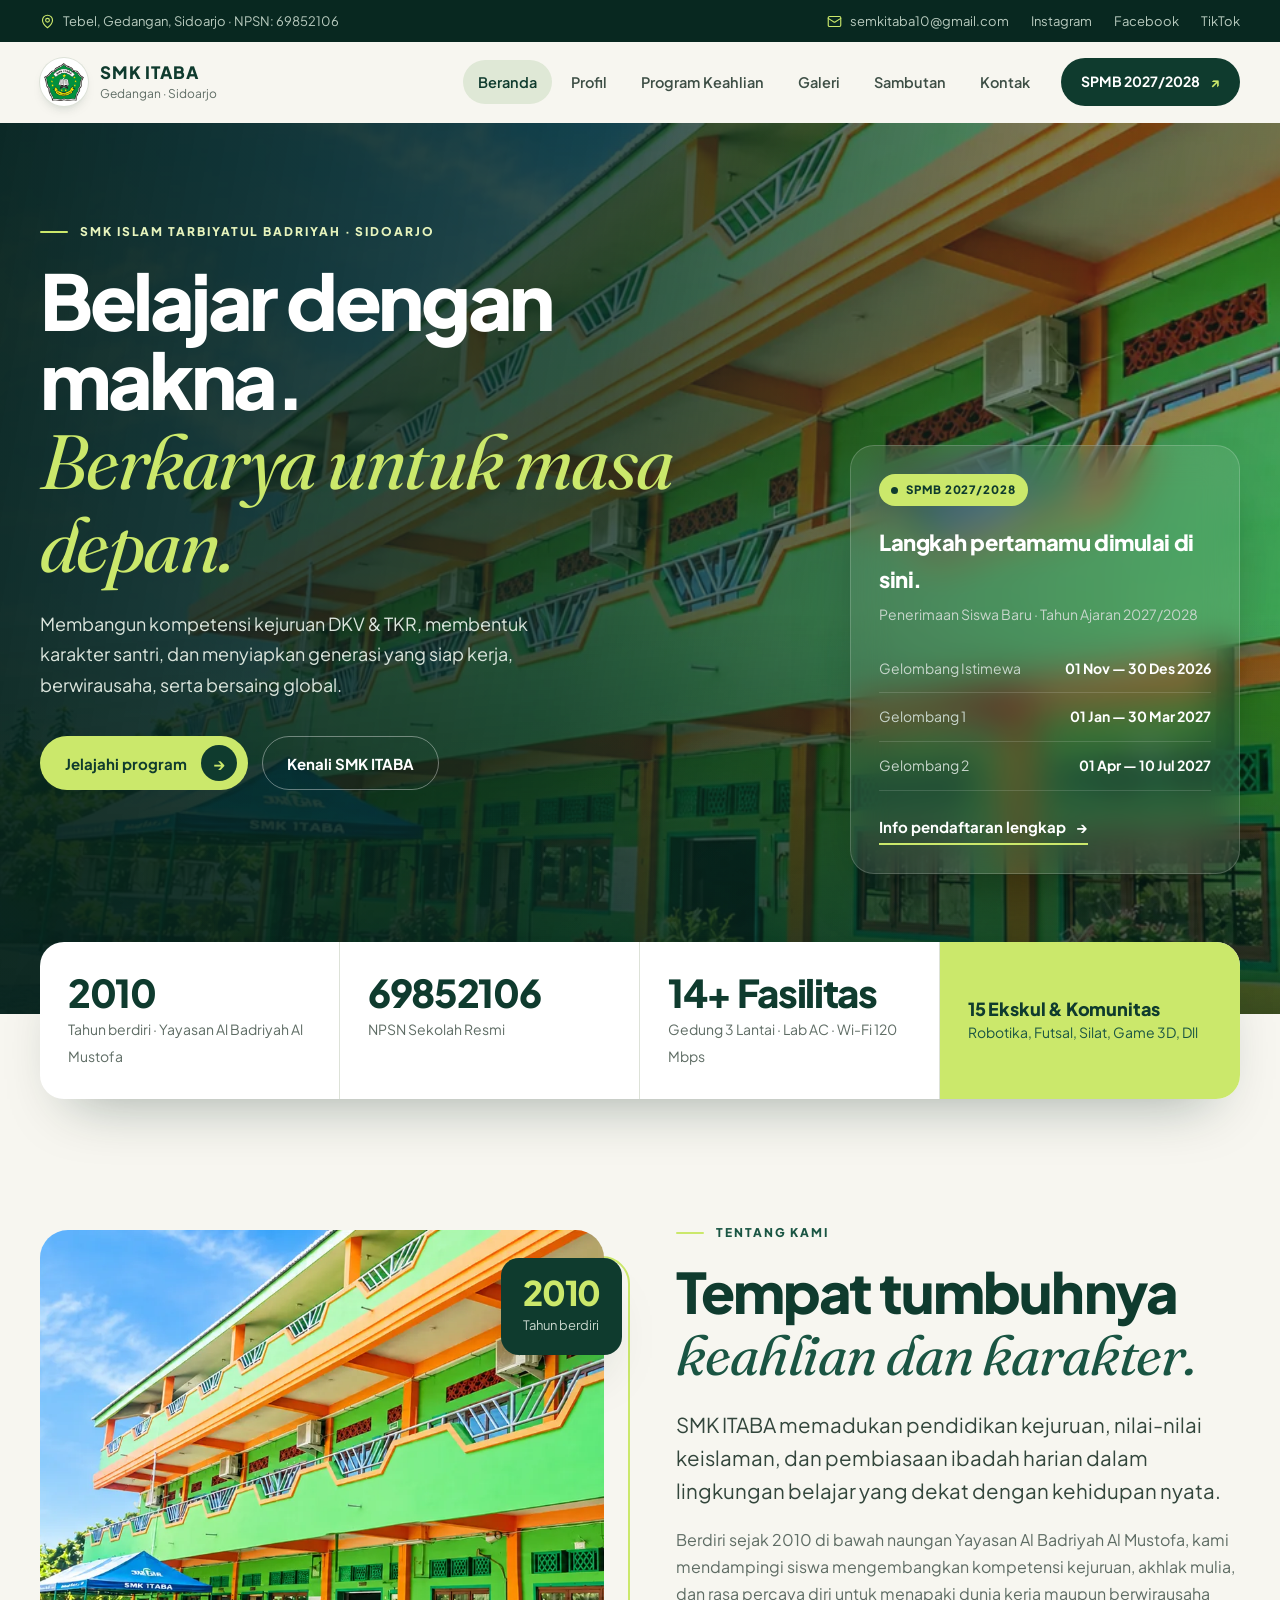
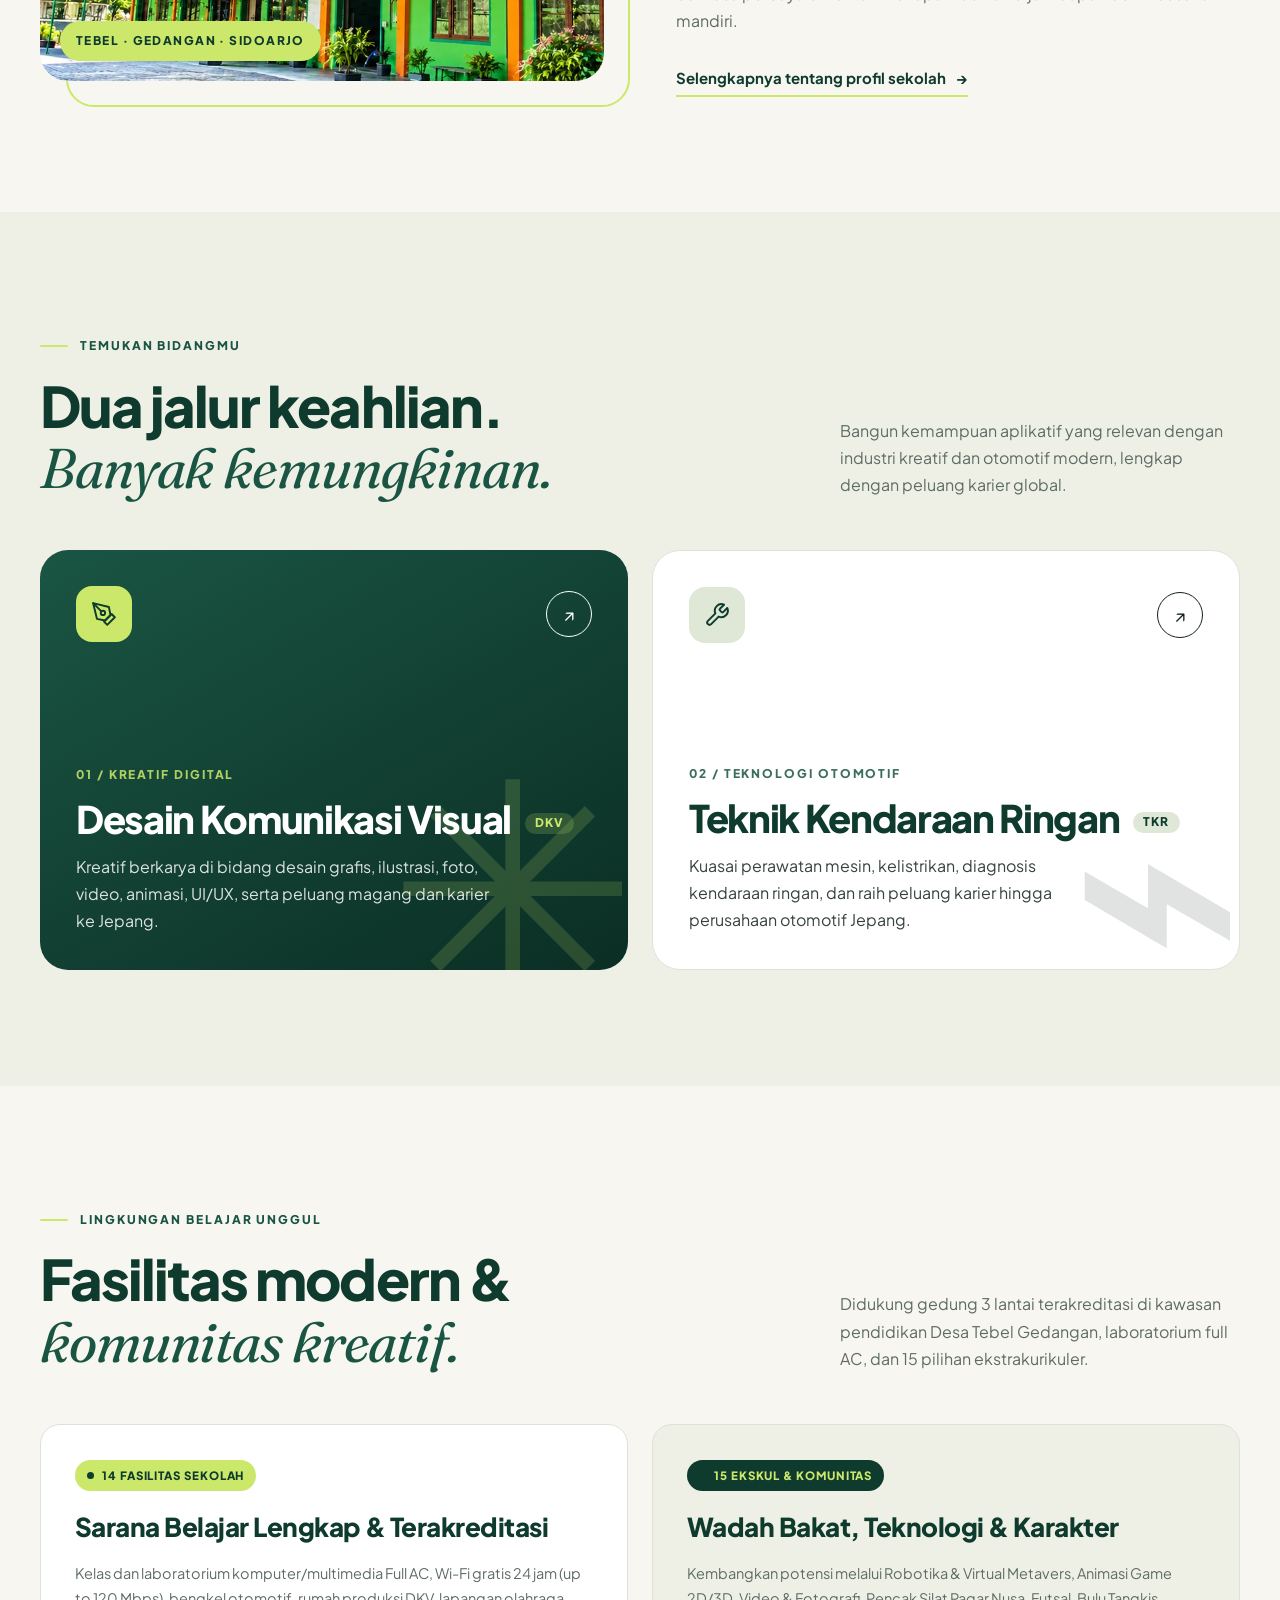
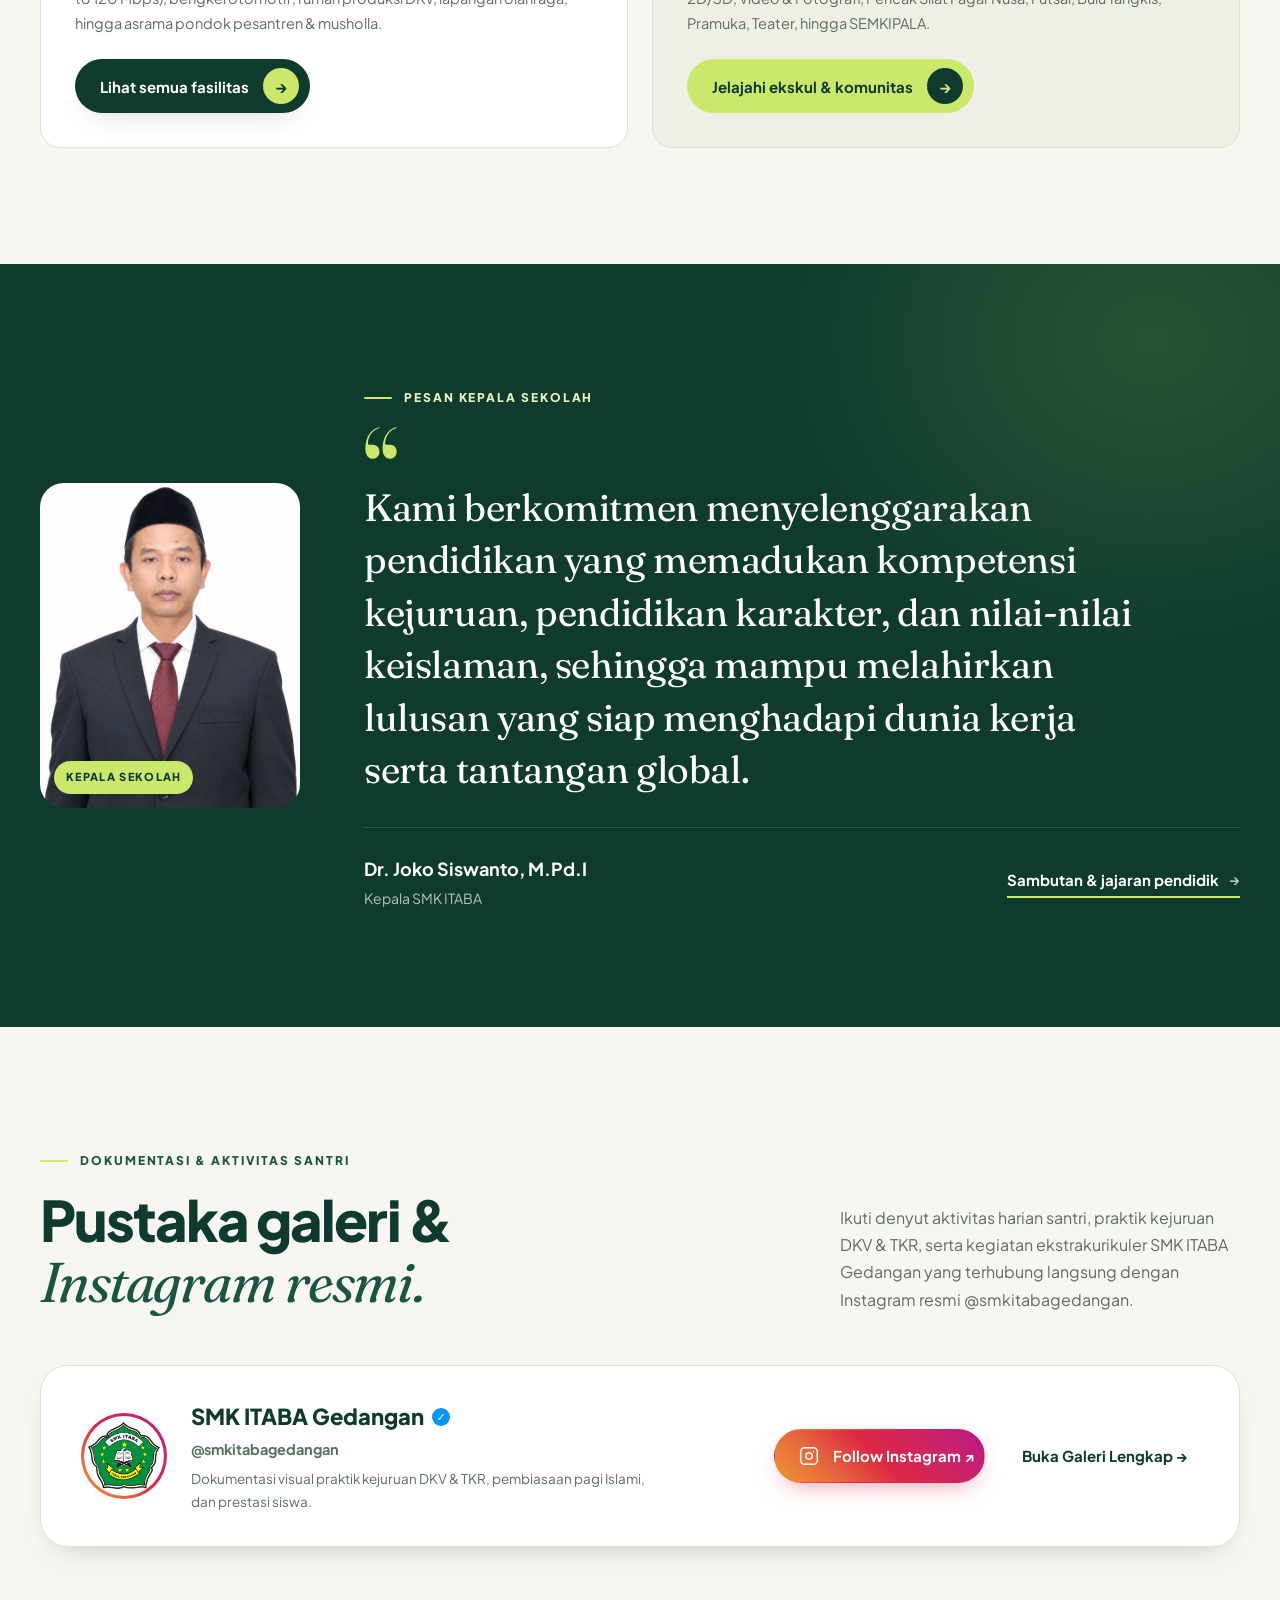
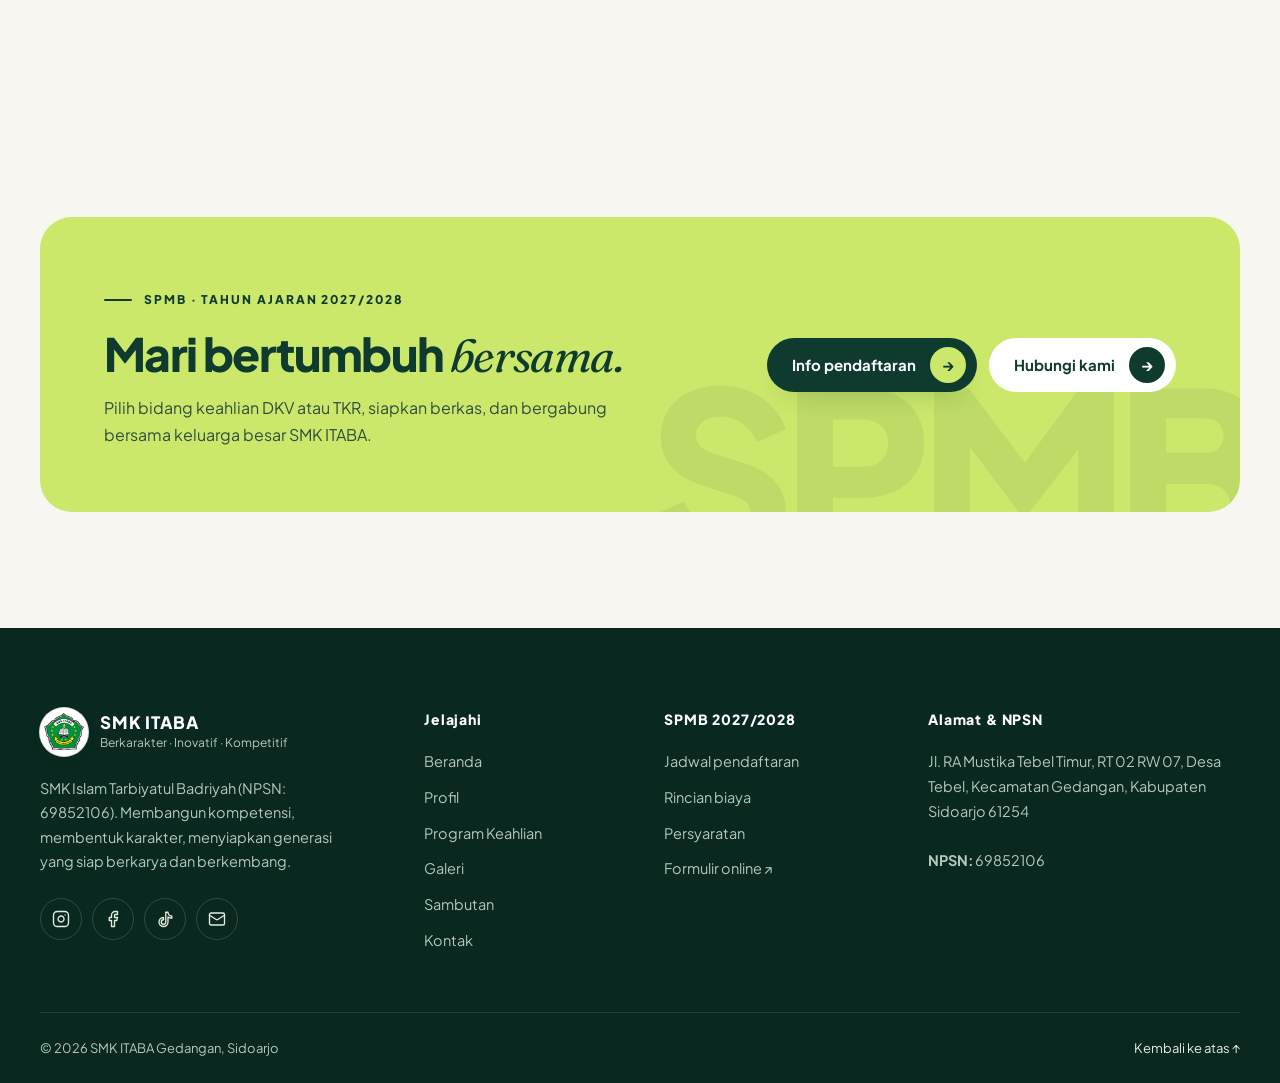
==== index.html @ c8b07c85 "feat: Website Profil Resmi SMK ITABA Gedangan (Multi-page, Galeri Instagram, Fasilitas & Ekskul)" ====
<!doctype html>
<html lang="id">
<head>
  <meta charset="utf-8">
  <meta name="viewport" content="width=device-width, initial-scale=1">
  <meta name="theme-color" content="#0f3b2e">
  <meta name="description" content="Website resmi SMK ITABA (SMK Islam Tarbiyatul Badriyah) Gedangan, Sidoarjo. Kenali program keahlian DKV dan TKR, fasilitas ber-AC, ekskul, dan SPMB 2027/2028.">
  <title>SMK ITABA — Berkarakter, Inovatif, Kompetitif</title>
  <link rel="icon" href="assets/img/logo-itaba-256.png" type="image/png">
  <link rel="preconnect" href="https://fonts.googleapis.com">
  <link rel="preconnect" href="https://fonts.gstatic.com" crossorigin>
  <link rel="stylesheet" href="styles.css">
  <script>document.documentElement.classList.add('js');</script>
  <script src="script.js" defer></script>
</head>
<body>
  <a class="skip-link" href="#konten">Lewati ke konten</a>

  <div class="topbar">
    <div class="container topbar-inner">
      <span class="topbar-address"><svg class="icon" viewBox="0 0 24 24" aria-hidden="true"><path d="M20 10c0 6-8 12-8 12s-8-6-8-12a8 8 0 0 1 16 0Z"/><circle cx="12" cy="10" r="3"/></svg>Tebel, Gedangan, Sidoarjo · NPSN: 69852106</span>
      <div class="topbar-links">
        <a href="mailto:semkitaba10@gmail.com"><svg class="icon" viewBox="0 0 24 24" aria-hidden="true"><rect width="20" height="16" x="2" y="4" rx="2"/><path d="m22 7-8.97 5.7a1.94 1.94 0 0 1-2.06 0L2 7"/></svg>semkitaba10@gmail.com</a>
        <a href="https://instagram.com/smkitabagedangan" target="_blank" rel="noreferrer">Instagram</a>
        <a href="https://facebook.com/smkitaba" target="_blank" rel="noreferrer">Facebook</a>
        <a href="https://www.tiktok.com/@smk.itaba.sidoarjo" target="_blank" rel="noreferrer">TikTok</a>
      </div>
    </div>
  </div>

  <header class="site-header">
    <div class="container nav-wrap">
      <a class="brand" href="index.html" aria-label="SMK ITABA, ke beranda">
        <span class="brand-mark"><img src="assets/img/logo-itaba-256.png" alt="Logo SMK ITABA"></span>
        <span class="brand-copy"><strong>SMK ITABA</strong><small>Gedangan · Sidoarjo</small></span>
      </a>
      <button class="menu-toggle" type="button" aria-expanded="false" aria-controls="main-nav" aria-label="Buka menu"><span></span><span></span></button>
      <nav id="main-nav" class="main-nav" aria-label="Navigasi utama">
        <a href="index.html" aria-current="page">Beranda</a>
        <a href="profil.html">Profil</a>
        <a href="program.html">Program Keahlian</a>
        <a href="galeri.html">Galeri</a>
        <a href="sambutan.html">Sambutan</a>
        <a href="kontak.html">Kontak</a>
        <a class="nav-cta" href="spmb.html">SPMB 2027/2028 <span aria-hidden="true">↗</span></a>
      </nav>
    </div>
  </header>

  <main id="konten">
    <!-- Hero -->
    <section class="hero" aria-labelledby="hero-title">
      <div class="hero-media" role="img" aria-label="Gedung SMK ITABA"></div>
      <div class="hero-shade"></div>
      <div class="container hero-grid">
        <div>
          <p class="eyebrow reveal">SMK Islam Tarbiyatul Badriyah · Sidoarjo</p>
          <h1 id="hero-title" class="reveal" data-delay="1">Belajar dengan makna.<br><em>Berkarya untuk masa depan.</em></h1>
          <p class="hero-lede reveal" data-delay="2">Membangun kompetensi kejuruan DKV &amp; TKR, membentuk karakter santri, dan menyiapkan generasi yang siap kerja, berwirausaha, serta bersaing global.</p>
          <div class="hero-actions reveal" data-delay="3">
            <a class="btn btn-lime" id="hero-program-btn" href="program.html">Jelajahi program <span class="arrow">→</span></a>
            <a class="btn btn-ghost" id="hero-profil-btn" href="profil.html">Kenali SMK ITABA</a>
          </div>
          <div class="hero-values reveal" data-delay="4"><span>Berkarakter</span><span>Inovatif</span><span>Kompetitif</span></div>
        </div>

        <aside class="hero-card reveal" data-delay="3" aria-label="Info SPMB">
          <span class="badge">SPMB 2027/2028</span>
          <h2>Langkah pertamamu dimulai di sini.</h2>
          <p>Penerimaan Siswa Baru · Tahun Ajaran 2027/2028</p>
          <ul class="wave-list">
            <li><span>Gelombang Istimewa</span><strong>01 Nov — 30 Des 2026</strong></li>
            <li><span>Gelombang 1</span><strong>01 Jan — 30 Mar 2027</strong></li>
            <li><span>Gelombang 2</span><strong>01 Apr — 10 Jul 2027</strong></li>
          </ul>
          <a class="link-arrow" href="spmb.html">Info pendaftaran lengkap <span>→</span></a>
        </aside>
      </div>
    </section>

    <!-- Stats -->
    <section class="stats" aria-label="Sekilas SMK ITABA">
      <div class="container">
        <div class="stats-grid reveal">
          <div class="stat"><strong>2010</strong><span>Tahun berdiri · Yayasan Al Badriyah Al Mustofa</span></div>
          <div class="stat"><strong>69852106</strong><span>NPSN Sekolah Resmi</span></div>
          <div class="stat"><strong>14+ Fasilitas</strong><span>Gedung 3 Lantai · Lab AC · Wi-Fi 120 Mbps</span></div>
          <div class="stat stat--accent"><strong>15 Ekskul &amp; Komunitas</strong><span>Robotika, Futsal, Silat, Game 3D, Dll</span></div>
        </div>
      </div>
    </section>

    <!-- Tentang singkat -->
    <section class="section" aria-labelledby="tentang-title">
      <div class="container split">
        <div class="media-frame reveal">
          <img src="assets/img/gedung.webp" alt="Tampak gedung SMK ITABA" loading="lazy">
          <span class="media-tag">TEBEL · GEDANGAN · SIDOARJO</span>
          <div class="media-float"><strong>2010</strong><span>Tahun berdiri</span></div>
        </div>
        <div class="split-copy reveal" data-delay="1">
          <p class="eyebrow">Tentang kami</p>
          <h2 id="tentang-title" class="display">Tempat tumbuhnya<br><em>keahlian dan karakter.</em></h2>
          <p class="lead">SMK ITABA memadukan pendidikan kejuruan, nilai-nilai keislaman, dan pembiasaan ibadah harian dalam lingkungan belajar yang dekat dengan kehidupan nyata.</p>
          <p>Berdiri sejak 2010 di bawah naungan Yayasan Al Badriyah Al Mustofa, kami mendampingi siswa mengembangkan kompetensi kejuruan, akhlak mulia, dan rasa percaya diri untuk menapaki dunia kerja maupun berwirausaha mandiri.</p>
          <a class="link-arrow" href="profil.html">Selengkapnya tentang profil sekolah <span>→</span></a>
        </div>
      </div>
    </section>

    <!-- Program singkat -->
    <section class="section section--tint" aria-labelledby="program-title">
      <div class="container">
        <div class="section-head">
          <div class="reveal">
            <p class="eyebrow">Temukan bidangmu</p>
            <h2 id="program-title" class="display">Dua jalur keahlian.<br><em>Banyak kemungkinan.</em></h2>
          </div>
          <p class="reveal" data-delay="1">Bangun kemampuan aplikatif yang relevan dengan industri kreatif dan otomotif modern, lengkap dengan peluang karier global.</p>
        </div>
        <div class="tile-grid">
          <a class="tile tile--dkv reveal" id="tile-dkv" href="program.html#dkv">
            <span class="tile-symbol" aria-hidden="true">✳</span>
            <div class="tile-top">
              <span class="icon-badge icon-badge--lime"><svg class="icon" viewBox="0 0 24 24" aria-hidden="true"><path d="m12 19 7-7 3 3-7 7-3-3z"/><path d="m18 13-1.5-7.5L2 2l3.5 14.5L13 18l5-5z"/><path d="m2 2 7.586 7.586"/><circle cx="11" cy="11" r="2"/></svg></span>
              <span class="tile-arrow" aria-hidden="true">↗</span>
            </div>
            <div>
              <p class="tile-code">01 / KREATIF DIGITAL</p>
              <h3>Desain Komunikasi Visual <small>DKV</small></h3>
              <p>Kreatif berkarya di bidang desain grafis, ilustrasi, foto, video, animasi, UI/UX, serta peluang magang dan karier ke Jepang.</p>
            </div>
          </a>
          <a class="tile tile--tkr reveal" id="tile-tkr" data-delay="1" href="program.html#tkr">
            <span class="tile-symbol" aria-hidden="true">⌁</span>
            <div class="tile-top">
              <span class="icon-badge"><svg class="icon" viewBox="0 0 24 24" aria-hidden="true"><path d="M14.7 6.3a1 1 0 0 0 0 1.4l1.6 1.6a1 1 0 0 0 1.4 0l3.77-3.77a6 6 0 0 1-7.94 7.94l-6.91 6.91a2.12 2.12 0 0 1-3-3l6.91-6.91a6 6 0 0 1 7.94-7.94l-3.76 3.76z"/></svg></span>
              <span class="tile-arrow" aria-hidden="true">↗</span>
            </div>
            <div>
              <p class="tile-code">02 / TEKNOLOGI OTOMOTIF</p>
              <h3>Teknik Kendaraan Ringan <small>TKR</small></h3>
              <p>Kuasai perawatan mesin, kelistrikan, diagnosis kendaraan ringan, dan raih peluang karier hingga perusahaan otomotif Jepang.</p>
            </div>
          </a>
        </div>
      </div>
    </section>

    <!-- Fasilitas & Ekskul Teaser (BARU) -->
    <section class="section" aria-labelledby="fasilitas-teaser-title">
      <div class="container">
        <div class="section-head">
          <div class="reveal">
            <p class="eyebrow">Lingkungan Belajar Unggul</p>
            <h2 id="fasilitas-teaser-title" class="display">Fasilitas modern &amp;<br><em>komunitas kreatif.</em></h2>
          </div>
          <p class="reveal" data-delay="1">Didukung gedung 3 lantai terakreditasi di kawasan pendidikan Desa Tebel Gedangan, laboratorium full AC, dan 15 pilihan ekstrakurikuler.</p>
        </div>

        <div class="tile-grid">
          <!-- Card Fasilitas -->
          <article class="facility-category reveal" style="padding:34px;background:#fff;border:1px solid var(--line);border-radius:var(--radius);display:flex;flex-direction:column;justify-content:space-between;gap:24px">
            <div>
              <span class="badge" style="margin-bottom:14px">14 Fasilitas Sekolah</span>
              <h3 style="font-size:26px;font-weight:800;color:var(--forest);margin-bottom:12px;letter-spacing:-.02em">Sarana Belajar Lengkap &amp; Terakreditasi</h3>
              <p style="color:var(--muted);font-size:14.5px;line-height:1.7">Kelas dan laboratorium komputer/multimedia Full AC, Wi-Fi gratis 24 jam (up to 120 Mbps), bengkel otomotif, rumah produksi DKV, lapangan olahraga, hingga asrama pondok pesantren &amp; musholla.</p>
            </div>
            <div>
              <a class="btn btn-primary" href="profil.html#fasilitas">Lihat semua fasilitas <span class="arrow">→</span></a>
            </div>
          </article>

          <!-- Card Ekskul -->
          <article class="ekskul-category reveal" data-delay="1" style="padding:34px;background:var(--cream);border:1px solid var(--line);border-radius:var(--radius);display:flex;flex-direction:column;justify-content:space-between;gap:24px">
            <div>
              <span class="badge" style="margin-bottom:14px;background:var(--forest);color:var(--lime)">15 Ekskul &amp; Komunitas</span>
              <h3 style="font-size:26px;font-weight:800;color:var(--forest);margin-bottom:12px;letter-spacing:-.02em">Wadah Bakat, Teknologi &amp; Karakter</h3>
              <p style="color:var(--muted);font-size:14.5px;line-height:1.7">Kembangkan potensi melalui Robotika &amp; Virtual Metavers, Animasi Game 2D/3D, Video &amp; Fotografi, Pencak Silat Pagar Nusa, Futsal, Bulu Tangkis, Pramuka, Teater, hingga SEMKIPALA.</p>
            </div>
            <div>
              <a class="btn btn-lime" href="profil.html#ekskul">Jelajahi ekskul &amp; komunitas <span class="arrow">→</span></a>
            </div>
          </article>
        </div>
      </div>
    </section>

    <!-- Sambutan singkat -->
    <section class="section quote-band on-dark" aria-labelledby="sambutan-title">
      <div class="container quote-grid">
        <div class="quote-photo reveal">
          <img src="assets/img/joko-siswanto.webp" alt="Dr. Joko Siswanto, Kepala SMK ITABA" loading="lazy">
          <span>KEPALA SEKOLAH</span>
        </div>
        <div class="reveal" data-delay="1">
          <p class="eyebrow" id="sambutan-title">Pesan kepala sekolah</p>
          <span class="quote-mark" aria-hidden="true">“</span>
          <blockquote>Kami berkomitmen menyelenggarakan pendidikan yang memadukan kompetensi kejuruan, pendidikan karakter, dan nilai-nilai keislaman, sehingga mampu melahirkan lulusan yang siap menghadapi dunia kerja serta tantangan global.</blockquote>
          <div class="quote-sign">
            <div><strong>Dr. Joko Siswanto, M.Pd.I</strong><span>Kepala SMK ITABA</span></div>
            <a class="link-arrow" href="sambutan.html">Sambutan &amp; jajaran pendidik <span>→</span></a>
          </div>
        </div>
      </div>
    </section>

    <!-- Pustaka Galeri & Instagram Teaser -->
    <section class="section section-cream" aria-labelledby="galeri-home-title">
      <div class="container">
        <div class="section-head reveal">
          <div>
            <p class="eyebrow">Dokumentasi &amp; Aktivitas Santri</p>
            <h2 id="galeri-home-title" class="display">Pustaka galeri &amp;<br><em>Instagram resmi.</em></h2>
          </div>
          <p>Ikuti denyut aktivitas harian santri, praktik kejuruan DKV &amp; TKR, serta kegiatan ekstrakurikuler SMK ITABA Gedangan yang terhubung langsung dengan Instagram resmi @smkitabagedangan.</p>
        </div>

        <div class="ig-profile-banner reveal">
          <div class="ig-profile-left">
            <div class="ig-avatar-ring">
              <div class="ig-avatar-inner">
                <img src="assets/img/logo-itaba-256.png" alt="Logo SMK ITABA">
              </div>
            </div>
            <div class="ig-profile-info">
              <h2>SMK ITABA Gedangan <span class="ig-badge-verified" title="Akun Resmi">✓</span></h2>
              <span class="ig-username">@smkitabagedangan</span>
              <p class="ig-bio">Dokumentasi visual praktik kejuruan DKV &amp; TKR, pembiasaan pagi Islami, dan prestasi siswa.</p>
            </div>
          </div>
          <div class="ig-profile-actions">
            <a class="btn btn-instagram" href="https://instagram.com/smkitabagedangan" target="_blank" rel="noreferrer">
              <svg class="icon" viewBox="0 0 24 24" aria-hidden="true"><rect width="20" height="20" x="2" y="2" rx="5"/><path d="M16 11.37A4 4 0 1 1 12.63 8 4 4 0 0 1 16 11.37z"/><path d="M17.5 6.5h.01"/></svg>
              Follow Instagram ↗
            </a>
            <a class="btn btn-light" href="galeri.html">Buka Galeri Lengkap →</a>
          </div>
        </div>
      </div>
    </section>

    <!-- CTA SPMB -->
    <section class="section" aria-labelledby="cta-title">
      <div class="container">
        <div class="cta-band reveal">
          <div>
            <p class="eyebrow">SPMB · Tahun Ajaran 2027/2028</p>
            <h2 id="cta-title">Mari bertumbuh <em>bersama.</em></h2>
            <p>Pilih bidang keahlian DKV atau TKR, siapkan berkas, dan bergabung bersama keluarga besar SMK ITABA.</p>
          </div>
          <div class="cta-actions">
            <a class="btn btn-primary" id="cta-spmb-btn" href="spmb.html">Info pendaftaran <span class="arrow">→</span></a>
            <a class="btn btn-light" id="cta-kontak-btn" href="kontak.html">Hubungi kami <span class="arrow">→</span></a>
          </div>
        </div>
      </div>
    </section>
  </main>

  <footer class="site-footer">
    <div class="container footer-grid">
      <div>
        <a class="brand footer-brand" href="index.html"><span class="brand-mark"><img src="assets/img/logo-itaba-256.png" alt="Logo SMK ITABA"></span><span class="brand-copy"><strong>SMK ITABA</strong><small>Berkarakter · Inovatif · Kompetitif</small></span></a>
        <p class="footer-about">SMK Islam Tarbiyatul Badriyah (NPSN: 69852106). Membangun kompetensi, membentuk karakter, menyiapkan generasi yang siap berkarya dan berkembang.</p>
        <div class="socials">
          <a href="https://instagram.com/smkitabagedangan" target="_blank" rel="noreferrer" aria-label="Instagram"><svg class="icon" viewBox="0 0 24 24" aria-hidden="true"><rect width="20" height="20" x="2" y="2" rx="5"/><path d="M16 11.37A4 4 0 1 1 12.63 8 4 4 0 0 1 16 11.37z"/><path d="M17.5 6.5h.01"/></svg></a>
          <a href="https://facebook.com/smkitaba" target="_blank" rel="noreferrer" aria-label="Facebook"><svg class="icon" viewBox="0 0 24 24" aria-hidden="true"><path d="M18 2h-3a5 5 0 0 0-5 5v3H7v4h3v8h4v-8h3l1-4h-4V7a1 1 0 0 1 1-1h3z"/></svg></a>
          <a href="https://www.tiktok.com/@smk.itaba.sidoarjo" target="_blank" rel="noreferrer" aria-label="TikTok"><svg class="icon" viewBox="0 0 24 24" aria-hidden="true"><path d="M16 3a5 5 0 0 0 5 5v3a8 8 0 0 1-5-1.7V16a6 6 0 1 1-6-6v3a3 3 0 1 0 3 3V3z"/></svg></a>
          <a href="mailto:semkitaba10@gmail.com" aria-label="Email"><svg class="icon" viewBox="0 0 24 24" aria-hidden="true"><rect width="20" height="16" x="2" y="4" rx="2"/><path d="m22 7-8.97 5.7a1.94 1.94 0 0 1-2.06 0L2 7"/></svg></a>
        </div>
      </div>
      <div class="footer-col"><h3>Jelajahi</h3><ul><li><a href="index.html">Beranda</a></li><li><a href="profil.html">Profil</a></li><li><a href="program.html">Program Keahlian</a></li><li><a href="galeri.html">Galeri</a></li><li><a href="sambutan.html">Sambutan</a></li><li><a href="kontak.html">Kontak</a></li></ul></div>
      <div class="footer-col"><h3>SPMB 2027/2028</h3><ul><li><a href="spmb.html#jadwal">Jadwal pendaftaran</a></li><li><a href="spmb.html#biaya">Rincian biaya</a></li><li><a href="spmb.html#syarat">Persyaratan</a></li><li><a href="https://forms.gle/X3WHkQAgbmE7r7Aj8" target="_blank" rel="noreferrer">Formulir online ↗</a></li></ul></div>
      <div class="footer-col"><h3>Alamat &amp; NPSN</h3><address>Jl. RA Mustika Tebel Timur, RT 02 RW 07, Desa Tebel, Kecamatan Gedangan, Kabupaten Sidoarjo 61254<br><br><strong>NPSN:</strong> 69852106</address></div>
    </div>
    <div class="container footer-bottom"><span>© <span id="year">2026</span> SMK ITABA Gedangan, Sidoarjo</span><a href="#">Kembali ke atas ↑</a></div>
  </footer>
</body>
</html>
---- styles.css ----
@import url('https://fonts.googleapis.com/css2?family=Plus+Jakarta+Sans:wght@400;500;600;700;800&family=Fraunces:ital,opsz,wght@0,9..144,400;1,9..144,400;1,9..144,500&display=swap');

/* =========================================================
   1. Design tokens
   ========================================================= */
:root {
  --forest: #0f3b2e;
  --forest-2: #1a5543;
  --forest-deep: #082820;
  --lime: #cbe86b;
  --lime-soft: #e7f4bd;
  --paper: #f7f6f0;
  --cream: #eef0e6;
  --sage: #dfe8d6;
  --ink: #14221c;
  --muted: #5e6c64;
  --line: #dde2d8;

  --sans: 'Plus Jakarta Sans', system-ui, -apple-system, 'Segoe UI', sans-serif;
  --serif: 'Fraunces', Georgia, 'Times New Roman', serif;

  --radius-lg: 28px;
  --radius: 20px;
  --radius-sm: 14px;
  --shadow: 0 30px 60px -30px rgba(8, 40, 32, .38);
  --shadow-sm: 0 12px 30px -18px rgba(8, 40, 32, .32);
  --ease: cubic-bezier(.2, .7, .2, 1);
  --header-h: 80px;
}

/* =========================================================
   2. Base
   ========================================================= */
*, *::before, *::after { box-sizing: border-box; }
html { scroll-behavior: smooth; scroll-padding-top: calc(var(--header-h) + 70px); }
body {
  margin: 0;
  background: var(--paper);
  color: var(--ink);
  font: 16px/1.7 var(--sans);
  -webkit-font-smoothing: antialiased;
  overflow-x: hidden;
}
a { color: inherit; text-decoration: none; }
img { display: block; max-width: 100%; }
h1, h2, h3, h4, p, figure, blockquote { margin: 0; }
::selection { background: var(--lime); color: var(--forest); }
:focus-visible { outline: 3px solid var(--lime); outline-offset: 3px; border-radius: 6px; }

.container { width: min(1200px, calc(100% - 48px)); margin-inline: auto; }
.section { padding: clamp(72px, 9vw, 120px) 0; }
.section--tint { background: var(--cream); }
.section--dark { background: var(--forest); color: #fff; position: relative; overflow: hidden; }
.section--dark > .container, .quote-band > .container { position: relative; z-index: 1; }

.skip-link { position: fixed; z-index: 200; top: -80px; left: 16px; background: #fff; padding: 12px 18px; border-radius: 10px; font-weight: 700; }
.skip-link:focus { top: 16px; }

.icon { width: 20px; height: 20px; fill: none; stroke: currentColor; stroke-width: 1.8; stroke-linecap: round; stroke-linejoin: round; flex-shrink: 0; }

/* =========================================================
   3. Typography
   ========================================================= */
.eyebrow {
  display: inline-flex; align-items: center; gap: 12px;
  margin-bottom: 18px;
  font-size: 12px; font-weight: 800; letter-spacing: .16em; text-transform: uppercase;
  color: var(--forest-2);
}
.eyebrow::before { content: ""; width: 28px; height: 2px; border-radius: 2px; background: var(--lime); }
.on-dark .eyebrow, .eyebrow.light { color: var(--lime-soft); }

.display {
  font-weight: 800;
  font-size: clamp(34px, 4.4vw, 56px);
  line-height: 1.08;
  letter-spacing: -.035em;
  color: var(--forest);
  margin-bottom: 24px;
}
.display em, .page-hero h1 em, .hero h1 em {
  font-family: var(--serif); font-style: italic; font-weight: 400; letter-spacing: -.02em;
}
.display em { color: var(--forest-2); }
.on-dark .display { color: #fff; }
.on-dark .display em { color: var(--lime); }

.lead { font-size: clamp(18px, 1.6vw, 21px); line-height: 1.6; color: #33463c; }
.on-dark .lead { color: #d6e2d9; }
.muted { color: var(--muted); }

.section-head { display: flex; justify-content: space-between; align-items: end; gap: 40px; margin-bottom: 52px; }
.section-head .display { margin-bottom: 0; }
.section-head > p { max-width: 400px; color: var(--muted); }
.on-dark .section-head > p { color: #c5d4c8; }

/* =========================================================
   4. Buttons & links
   ========================================================= */
.btn {
  display: inline-flex; align-items: center; gap: 14px;
  min-height: 54px; padding: 0 10px 0 24px;
  border-radius: 999px; border: 1px solid transparent;
  font-size: 15px; font-weight: 700;
  transition: transform .35s var(--ease), background .3s, box-shadow .3s, color .3s;
}
.btn .arrow {
  display: grid; place-items: center; width: 36px; height: 36px; border-radius: 50%;
  font-size: 16px; transition: transform .35s var(--ease);
}
.btn:hover { transform: translateY(-2px); }
.btn:hover .arrow { transform: translateX(3px); }
.btn-primary { background: var(--forest); color: #fff; box-shadow: var(--shadow-sm); }
.btn-primary .arrow { background: var(--lime); color: var(--forest); }
.btn-primary:hover { background: var(--forest-2); }
.btn-lime { background: var(--lime); color: var(--forest); }
.btn-lime .arrow { background: var(--forest); color: var(--lime); }
.btn-lime:hover { box-shadow: 0 14px 30px -12px rgba(203, 232, 107, .6); }
.btn-light { background: #fff; color: var(--forest); }
.btn-light .arrow { background: var(--forest); color: #fff; }
.btn-ghost { border-color: rgba(255, 255, 255, .38); color: #fff; padding-right: 24px; }
.btn-ghost:hover { background: rgba(255, 255, 255, .1); }

.link-arrow {
  display: inline-flex; align-items: center; gap: 10px;
  padding-bottom: 4px; border-bottom: 2px solid var(--lime);
  font-size: 15px; font-weight: 700; color: var(--forest);
}
.link-arrow span { transition: transform .3s var(--ease); }
.link-arrow:hover span { transform: translateX(4px); }
.on-dark .link-arrow { color: #fff; }

/* =========================================================
   5. Topbar & header
   ========================================================= */
.topbar { background: var(--forest-deep); color: #b9cbbf; font-size: 13px; }
.topbar-inner { display: flex; justify-content: space-between; align-items: center; gap: 20px; height: 42px; }
.topbar-inner > span, .topbar-links a { display: inline-flex; align-items: center; gap: 8px; }
.topbar .icon { width: 15px; height: 15px; color: var(--lime); }
.topbar-links { display: flex; gap: 22px; }
.topbar-links a { transition: color .2s; }
.topbar-links a:hover { color: #fff; }

.site-header {
  position: sticky; top: 0; z-index: 60;
  background: rgba(247, 246, 240, .86);
  backdrop-filter: saturate(1.4) blur(16px);
  -webkit-backdrop-filter: saturate(1.4) blur(16px);
  border-bottom: 1px solid transparent;
  transition: box-shadow .3s, border-color .3s, background .3s;
}
.site-header.scrolled { background: rgba(247, 246, 240, .96); border-color: var(--line); box-shadow: 0 12px 30px -22px rgba(8, 40, 32, .4); }
.nav-wrap { height: var(--header-h); display: flex; align-items: center; justify-content: space-between; gap: 24px; }

.brand { display: flex; align-items: center; gap: 12px; }
.brand-mark {
  width: 48px; height: 48px; flex-shrink: 0; border-radius: 50%; overflow: hidden;
  background: #fff; padding: 4px; box-shadow: 0 0 0 1px var(--line), 0 6px 14px -8px rgba(8, 40, 32, .4);
}
.brand-mark img { width: 100%; height: 100%; object-fit: contain; }
.brand-copy { display: flex; flex-direction: column; line-height: 1.15; }
.brand-copy strong { font-size: 17px; font-weight: 800; letter-spacing: .05em; color: var(--forest); }
.brand-copy small { margin-top: 4px; font-size: 12px; color: var(--muted); }

.main-nav { display: flex; align-items: center; gap: 4px; }
.main-nav a:not(.nav-cta) {
  padding: 10px 15px; border-radius: 999px;
  font-size: 14.5px; font-weight: 600; color: #3e4f46;
  transition: color .2s, background .2s;
}
.main-nav a:not(.nav-cta):hover { color: var(--forest); background: rgba(15, 59, 46, .06); }
.main-nav a[aria-current="page"]:not(.nav-cta) { color: var(--forest); background: var(--sage); }
.nav-cta {
  margin-left: 12px; display: inline-flex; align-items: center; gap: 10px;
  padding: 12px 20px; border-radius: 999px;
  background: var(--forest); color: #fff; font-size: 14px; font-weight: 700;
  transition: background .25s, transform .25s, color .25s;
}
.nav-cta span { color: var(--lime); transition: color .25s; }
.nav-cta:hover { background: var(--forest-2); transform: translateY(-1px); }
.nav-cta[aria-current="page"] { background: var(--lime); color: var(--forest); }
.nav-cta[aria-current="page"] span { color: var(--forest); }
.menu-toggle { display: none; }

/* =========================================================
   6. Home hero
   ========================================================= */
.hero {
  position: relative; overflow: hidden;
  min-height: min(780px, calc(100svh - var(--header-h) - 42px));
  display: flex; align-items: center;
  padding: 90px 0 140px;
  background: var(--forest-deep); color: #fff;
}
.hero-media {
  position: absolute; inset: 0;
  background: url('assets/img/gedung.webp') center 45% / cover no-repeat;
  transform: scale(1.08);
  animation: heroZoom 16s var(--ease) forwards;
}
@keyframes heroZoom { to { transform: scale(1); } }
.hero-shade {
  position: absolute; inset: 0;
  background:
    linear-gradient(100deg, rgba(6, 32, 25, .94) 0%, rgba(8, 40, 32, .78) 45%, rgba(8, 40, 32, .3) 100%),
    linear-gradient(0deg, rgba(6, 32, 25, .7), transparent 45%);
}
.hero-grid { position: relative; z-index: 1; display: grid; grid-template-columns: 1.45fr .75fr; gap: 56px; align-items: end; }
.hero .eyebrow { color: var(--lime-soft); }
.hero h1 { font-weight: 800; font-size: clamp(42px, 6vw, 80px); line-height: 1.03; letter-spacing: -.045em; margin-bottom: 24px; }
.hero h1 em { color: var(--lime); }
.hero-lede { max-width: 500px; margin-bottom: 36px; font-size: 18px; color: #dbe5dd; }
.hero-actions { display: flex; flex-wrap: wrap; gap: 14px; }
.hero-values { display: flex; flex-wrap: wrap; gap: 10px; margin-top: 44px; }
.hero-values span {
  padding: 8px 16px; border-radius: 999px;
  border: 1px solid rgba(255, 255, 255, .22); background: rgba(255, 255, 255, .06);
  backdrop-filter: blur(6px); font-size: 13px; font-weight: 600; color: #e7efe9;
}

.hero-card {
  padding: 28px; border-radius: 24px;
  background: rgba(255, 255, 255, .09);
  border: 1px solid rgba(255, 255, 255, .18);
  backdrop-filter: blur(18px); -webkit-backdrop-filter: blur(18px);
  box-shadow: 0 30px 60px -30px rgba(0, 0, 0, .5);
}
.badge {
  display: inline-flex; align-items: center; gap: 8px;
  padding: 6px 12px; border-radius: 999px;
  background: var(--lime); color: var(--forest);
  font-size: 11.5px; font-weight: 800; letter-spacing: .08em; text-transform: uppercase;
}
.badge::before { content: ""; width: 7px; height: 7px; border-radius: 50%; background: var(--forest); animation: pulse 1.8s infinite; }
@keyframes pulse { 0% { box-shadow: 0 0 0 0 rgba(15, 59, 46, .6); } 70% { box-shadow: 0 0 0 7px rgba(15, 59, 46, 0); } 100% { box-shadow: 0 0 0 0 rgba(15, 59, 46, 0); } }
.hero-card h2 { margin: 18px 0 4px; font-size: 22px; font-weight: 800; letter-spacing: -.02em; }
.hero-card > p { font-size: 14px; color: #c8d6cc; }
.wave-list { list-style: none; margin: 18px 0 22px; padding: 0; }
.wave-list li { display: flex; justify-content: space-between; gap: 12px; padding: 12px 0; border-bottom: 1px solid rgba(255, 255, 255, .14); font-size: 14px; }
.wave-list li span { color: #c8d6cc; }
.wave-list li strong { font-weight: 700; text-align: right; }
.hero-card .link-arrow { color: #fff; }

/* Stats */
.stats { position: relative; z-index: 2; margin-top: -72px; }
.stats-grid { display: grid; grid-template-columns: repeat(4, 1fr); border-radius: 24px; overflow: hidden; background: #fff; box-shadow: var(--shadow); }
.stat { padding: 30px 28px; border-right: 1px solid var(--line); }
.stat strong { display: block; font-size: clamp(30px, 3vw, 42px); font-weight: 800; line-height: 1.1; letter-spacing: -.035em; color: var(--forest); }
.stat span { font-size: 14px; color: var(--muted); }
.stat--accent { background: var(--lime); border: 0; display: flex; flex-direction: column; justify-content: center; }
.stat--accent strong { font-size: 18px; letter-spacing: -.01em; line-height: 1.35; }
.stat--accent span { color: var(--forest-2); }

/* =========================================================
   7. Home sections
   ========================================================= */
.split { display: grid; grid-template-columns: 1fr 1fr; gap: 72px; align-items: center; }
.media-frame { position: relative; isolation: isolate; }
.media-frame img { width: 100%; aspect-ratio: 5 / 4; object-fit: cover; border-radius: var(--radius-lg); }
.media-frame::before {
  content: ""; position: absolute; z-index: -1; inset: 26px -26px -26px 26px;
  border: 2px solid var(--lime); border-radius: var(--radius-lg);
}
.media-tag {
  position: absolute; left: 20px; bottom: 20px;
  padding: 10px 16px; border-radius: 999px;
  background: var(--lime); color: var(--forest);
  font-size: 12px; font-weight: 800; letter-spacing: .12em;
}
.media-float {
  position: absolute; right: -18px; top: 28px;
  padding: 18px 22px; border-radius: 18px;
  background: var(--forest); color: #fff; box-shadow: var(--shadow);
  animation: floaty 6s ease-in-out infinite;
}
.media-float strong { display: block; font-size: 34px; font-weight: 800; line-height: 1; color: var(--lime); letter-spacing: -.04em; }
.media-float span { font-size: 13px; color: #c8d6cc; }
@keyframes floaty { 50% { transform: translateY(-10px); } }
.split-copy .lead { margin-bottom: 18px; }
.split-copy > p:not(.lead):not(.eyebrow) { color: var(--muted); margin-bottom: 30px; }

.tile-grid { display: grid; grid-template-columns: 1fr 1fr; gap: 24px; }
.tile {
  position: relative; overflow: hidden; isolation: isolate;
  display: flex; flex-direction: column; justify-content: space-between; gap: 40px;
  min-height: 420px; padding: 36px; border-radius: var(--radius-lg);
  transition: transform .45s var(--ease), box-shadow .45s var(--ease);
}
.tile:hover { transform: translateY(-8px); box-shadow: var(--shadow); }
.tile--dkv { background: linear-gradient(150deg, #1a5543, #0b2e24); color: #fff; }
.tile--tkr { background: #fff; color: var(--ink); border: 1px solid var(--line); }
.tile-symbol {
  position: absolute; z-index: -1; right: -10px; bottom: -70px;
  font: 400 300px/1 var(--serif); opacity: .12;
  transition: transform .8s var(--ease);
}
.tile:hover .tile-symbol { transform: rotate(25deg) scale(1.05); }
.tile--dkv .tile-symbol { color: var(--lime); opacity: .16; }
.tile-top { display: flex; justify-content: space-between; align-items: center; }
.tile-arrow {
  display: grid; place-items: center; width: 46px; height: 46px; border-radius: 50%;
  border: 1px solid currentColor; font-size: 18px; transition: background .3s, color .3s, transform .4s var(--ease);
}
.tile:hover .tile-arrow { transform: rotate(45deg); }
.tile--dkv:hover .tile-arrow { background: var(--lime); color: var(--forest); border-color: var(--lime); }
.tile--tkr:hover .tile-arrow { background: var(--forest); color: #fff; border-color: var(--forest); }
.tile-code { font-size: 12px; font-weight: 800; letter-spacing: .16em; margin-bottom: 12px; }
.tile--dkv .tile-code { color: var(--lime); }
.tile--tkr .tile-code { color: var(--forest-2); }
.tile h3 { font-size: clamp(28px, 3vw, 38px); font-weight: 800; line-height: 1.08; letter-spacing: -.035em; margin-bottom: 14px; }
.tile--tkr h3 { color: var(--forest); }
.tile h3 small { display: inline-block; vertical-align: middle; margin-left: 8px; padding: 4px 10px; border-radius: 999px; font-size: 12px; letter-spacing: .1em; }
.tile--dkv h3 small { background: rgba(203, 232, 107, .18); color: var(--lime); }
.tile--tkr h3 small { background: var(--sage); color: var(--forest); }
.tile p { max-width: 420px; opacity: .85; }

.icon-badge {
  display: grid; place-items: center; width: 56px; height: 56px; border-radius: 16px;
  background: var(--sage); color: var(--forest);
  transition: background .3s, color .3s, transform .4s var(--ease);
}
.icon-badge .icon { width: 26px; height: 26px; }
.icon-badge--lime { background: var(--lime); color: var(--forest); }

/* Quote band (home) */
.quote-band { background: var(--forest); color: #fff; position: relative; overflow: hidden; }
.quote-band::before {
  content: ""; position: absolute; inset: 0;
  background: radial-gradient(50% 70% at 90% 10%, rgba(203, 232, 107, .14), transparent 60%);
}
.quote-grid { position: relative; display: grid; grid-template-columns: 260px 1fr; gap: 64px; align-items: center; }
.quote-photo { position: relative; }
.quote-photo img { width: 100%; aspect-ratio: 4 / 5; object-fit: cover; object-position: center 18%; border-radius: 24px; }
.quote-photo span {
  position: absolute; left: 14px; bottom: 14px; padding: 7px 12px; border-radius: 999px;
  background: var(--lime); color: var(--forest); font-size: 11px; font-weight: 800; letter-spacing: .12em;
}
.quote-mark { display: block; height: 56px; font: 400 130px/.85 var(--serif); color: var(--lime); }
.quote-band blockquote { font: 400 clamp(24px, 3vw, 38px)/1.38 var(--serif); letter-spacing: -.01em; margin-bottom: 30px; max-width: 780px; }
.quote-sign { display: flex; flex-wrap: wrap; align-items: center; justify-content: space-between; gap: 20px; padding-top: 26px; border-top: 1px solid rgba(255, 255, 255, .14); }
.quote-sign strong { display: block; font-size: 18px; }
.quote-sign span { font-size: 14px; color: #b4c6b9; }

/* CTA band */
.cta-band {
  position: relative; overflow: hidden; isolation: isolate;
  display: grid; grid-template-columns: 1.3fr auto; gap: 40px; align-items: center;
  padding: clamp(40px, 5vw, 64px); border-radius: 32px;
  background: var(--lime); color: var(--forest);
}
.cta-band::after {
  content: "SPMB"; position: absolute; z-index: -1; right: -20px; bottom: -.3em;
  font-size: clamp(120px, 18vw, 240px); font-weight: 800; letter-spacing: -.06em; line-height: 1;
  color: rgba(15, 59, 46, .07);
}
.cta-band .eyebrow { color: var(--forest); }
.cta-band .eyebrow::before { background: var(--forest); }
.cta-band h2 { font-size: clamp(30px, 3.6vw, 46px); font-weight: 800; line-height: 1.1; letter-spacing: -.035em; margin-bottom: 12px; }
.cta-band h2 em { font-family: var(--serif); font-style: italic; font-weight: 400; }
.cta-band p { max-width: 520px; color: #2f4e3f; }
.cta-actions { display: flex; flex-wrap: wrap; gap: 12px; }

/* =========================================================
   8. Page hero (subpages)
   ========================================================= */
.page-hero {
  position: relative; overflow: hidden; isolation: isolate;
  padding: clamp(64px, 8vw, 110px) 0 clamp(72px, 9vw, 120px);
  background: var(--forest); color: #fff;
}
.page-hero::before {
  content: ""; position: absolute; z-index: -1; inset: 0;
  background:
    radial-gradient(55% 80% at 88% 15%, rgba(203, 232, 107, .16), transparent 60%),
    radial-gradient(50% 70% at 0% 100%, rgba(26, 85, 67, .95), transparent 70%);
}
.page-hero::after {
  content: attr(data-watermark); position: absolute; z-index: -1; right: -24px; bottom: -.22em;
  font-size: clamp(110px, 19vw, 270px); font-weight: 800; line-height: 1; letter-spacing: -.06em;
  color: rgba(255, 255, 255, .045); white-space: nowrap; pointer-events: none;
}
.page-hero-media { position: absolute; z-index: -2; inset: 0; width: 100%; height: 100%; object-fit: cover; opacity: .22; }
.page-hero-inner { position: relative; max-width: 820px; }
.breadcrumb { display: flex; flex-wrap: wrap; align-items: center; gap: 10px; margin-bottom: 30px; font-size: 13.5px; color: #b9cbbf; }
.breadcrumb a { transition: color .2s; }
.breadcrumb a:hover { color: #fff; }
.breadcrumb [aria-current] { color: var(--lime); font-weight: 600; }
.page-hero .eyebrow { color: var(--lime-soft); }
.page-hero h1 { font-size: clamp(40px, 6vw, 74px); font-weight: 800; line-height: 1.04; letter-spacing: -.045em; margin-bottom: 22px; }
.page-hero h1 em { color: var(--lime); }
.page-hero-inner > p:not(.eyebrow) { max-width: 600px; font-size: 18px; color: #d4e0d7; }
.page-hero .btn { margin-top: 32px; }

/* =========================================================
   9. Profil page
   ========================================================= */
.about-grid { display: grid; grid-template-columns: 1.25fr .75fr; gap: 72px; align-items: start; }
.about-copy .lead { margin-bottom: 20px; }
.about-copy > p:not(.lead):not(.eyebrow) { color: var(--muted); }
.fact-card { position: relative; overflow: hidden; padding: 36px; border-radius: var(--radius-lg); background: var(--forest); color: #fff; box-shadow: var(--shadow); }
.fact-card::after { content: "✳"; position: absolute; right: 22px; top: 12px; font: 400 64px/1 var(--serif); color: var(--lime); opacity: .5; animation: spin 18s linear infinite; }
@keyframes spin { to { transform: rotate(360deg); } }
.fact-big { font-size: 88px; font-weight: 800; line-height: 1; letter-spacing: -.06em; color: var(--lime); }
.fact-caption { margin: 6px 0 24px; color: #c8d6cc; }
.fact-list { margin: 0; }
.fact-list div { padding: 14px 0; border-top: 1px solid rgba(255, 255, 255, .14); }
.fact-list dt { font-size: 11.5px; font-weight: 700; letter-spacing: .14em; text-transform: uppercase; color: #a8bdb0; }
.fact-list dd { margin: 3px 0 0; font-weight: 600; }

.value-grid { display: grid; grid-template-columns: repeat(3, 1fr); gap: 22px; }
.value-card {
  position: relative; padding: 34px; border-radius: var(--radius);
  background: #fff; border: 1px solid var(--line);
  transition: transform .45s var(--ease), box-shadow .45s var(--ease), border-color .3s;
}
.value-card:hover { transform: translateY(-8px); box-shadow: var(--shadow); border-color: transparent; }
.value-card:hover .icon-badge { background: var(--forest); color: var(--lime); transform: rotate(-8deg); }
.value-num { position: absolute; top: 26px; right: 30px; font-size: 13px; font-weight: 800; color: #a1ada4; }
.value-card .icon-badge { margin-bottom: 26px; }
.value-card h3 { margin-bottom: 8px; font-size: 22px; font-weight: 800; letter-spacing: -.02em; color: var(--forest); }
.value-card p { color: var(--muted); }

.pull-quote { margin-top: 30px; padding: 6px 0 6px 24px; border-left: 3px solid var(--lime); font: italic 400 clamp(20px, 2vw, 24px)/1.5 var(--serif); color: var(--forest); }
.history-copy > p:not(.eyebrow) { color: var(--muted); margin-bottom: 16px; }

.marquee { overflow: hidden; padding: 24px 0; background: var(--lime); color: var(--forest); }
.marquee-track { display: flex; width: max-content; animation: marquee 32s linear infinite; }
.marquee-track span { display: inline-flex; align-items: center; gap: 48px; padding-right: 48px; font-size: clamp(26px, 3.2vw, 42px); font-weight: 800; letter-spacing: -.03em; white-space: nowrap; }
.marquee-track span::after { content: "✳"; font: 400 .9em/1 var(--serif); }
.marquee-track span:nth-child(even) { font-family: var(--serif); font-style: italic; font-weight: 400; }
@keyframes marquee { to { transform: translateX(-50%); } }

/* Next page link */
.next-page {
  display: flex; justify-content: space-between; align-items: center; gap: 24px;
  padding: 36px 40px; border-radius: var(--radius-lg);
  background: #fff; border: 1px solid var(--line);
  transition: background .35s, color .35s, transform .35s var(--ease);
}
.next-page small { display: block; margin-bottom: 4px; font-size: 12px; font-weight: 800; letter-spacing: .16em; text-transform: uppercase; color: var(--muted); transition: color .35s; }
.next-page strong { font-size: clamp(24px, 3vw, 36px); font-weight: 800; letter-spacing: -.03em; color: var(--forest); transition: color .35s; }
.next-page .tile-arrow { width: 60px; height: 60px; font-size: 22px; color: var(--forest); }
.next-page:hover { background: var(--forest); transform: translateY(-4px); }
.next-page:hover small { color: #b4c6b9; }
.next-page:hover strong { color: #fff; }
.next-page:hover .tile-arrow { background: var(--lime); border-color: var(--lime); color: var(--forest); transform: rotate(-45deg); }

/* =========================================================
   10. Program page
   ========================================================= */
.program-detail {
  display: grid; grid-template-columns: .9fr 1.1fr; overflow: hidden;
  border-radius: 32px; background: #fff; border: 1px solid var(--line); box-shadow: var(--shadow-sm);
}
.program-detail + .program-detail { margin-top: 32px; }
.program-detail.reverse .program-visual { order: 2; }
.program-visual {
  position: relative; overflow: hidden; isolation: isolate;
  display: flex; flex-direction: column; justify-content: space-between; gap: 40px;
  min-height: 460px; padding: 44px; color: #fff;
}
.program-visual--dkv { background: linear-gradient(150deg, #1a5543 0%, #0b2e24 100%); }
.program-visual--tkr { background: linear-gradient(150deg, #26332c 0%, #121b17 100%); }
.program-visual .tile-symbol { color: var(--lime); opacity: .14; }
.program-detail:hover .tile-symbol { transform: rotate(25deg) scale(1.05); }
.program-visual .tile-code { color: var(--lime); }
.program-visual h2 { font-size: clamp(32px, 3.6vw, 48px); font-weight: 800; line-height: 1.05; letter-spacing: -.04em; }
.program-visual h2 small { display: inline-block; vertical-align: middle; margin-left: 8px; padding: 5px 12px; border-radius: 999px; background: rgba(203, 232, 107, .18); color: var(--lime); font-size: 13px; letter-spacing: .1em; }
.program-body { padding: 48px; }
.program-body .lead { margin-bottom: 32px; }
.sub-label { margin-bottom: 14px; font-size: 12px; font-weight: 800; letter-spacing: .16em; text-transform: uppercase; color: var(--muted); }
.skill-list { list-style: none; margin: 0 0 32px; padding: 0; display: grid; grid-template-columns: 1fr 1fr; gap: 10px; }
.skill-list li {
  display: flex; align-items: center; gap: 12px; padding: 14px 16px; border-radius: var(--radius-sm);
  background: var(--cream); font-weight: 700; font-size: 15px; color: var(--forest);
  transition: background .3s, transform .3s var(--ease);
}
.skill-list li:hover { background: var(--sage); transform: translateX(4px); }
.skill-list .icon { width: 22px; height: 22px; padding: 4px; border-radius: 50%; background: var(--lime); stroke-width: 2.6; }
.chips { display: flex; flex-wrap: wrap; gap: 8px; }
.chips span { padding: 8px 15px; border-radius: 999px; border: 1px solid var(--line); font-size: 14px; font-weight: 500; color: #3e4f46; transition: border-color .2s, background .2s; }
.chips span:hover { border-color: var(--forest-2); background: var(--cream); }
.note-box { display: flex; gap: 14px; align-items: flex-start; margin-top: 32px; padding: 20px 24px; border-radius: var(--radius-sm); background: var(--cream); color: var(--muted); font-size: 14.5px; }
.note-box .icon { color: var(--forest-2); margin-top: 2px; }

/* =========================================================
   11. Sambutan page
   ========================================================= */
.welcome-grid { display: grid; grid-template-columns: .7fr 1.3fr; gap: 80px; align-items: center; }
.principal { position: relative; isolation: isolate; max-width: 400px; }
.principal::before { content: ""; position: absolute; z-index: -1; inset: -18px 18px 18px -18px; border-radius: var(--radius-lg); background: var(--lime); }
.principal img { width: 100%; aspect-ratio: 4 / 5; object-fit: cover; object-position: center 18%; border-radius: var(--radius-lg); }
.principal figcaption {
  position: absolute; left: 16px; right: 16px; bottom: 16px; padding: 14px 18px; border-radius: 16px;
  background: rgba(255, 255, 255, .9); backdrop-filter: blur(10px);
}
.principal figcaption span { display: block; font-size: 11px; font-weight: 800; letter-spacing: .14em; color: var(--forest-2); }
.principal figcaption strong { color: var(--forest); }
.welcome-quote .quote-mark { color: var(--lime); text-shadow: 0 0 1px var(--forest-2); }
.welcome-quote blockquote { margin-bottom: 34px; font: 400 clamp(26px, 3vw, 40px)/1.38 var(--serif); letter-spacing: -.015em; color: var(--forest); }
.signature { display: flex; align-items: center; gap: 16px; padding-top: 26px; border-top: 1px solid var(--line); }
.signature .icon-badge { width: 48px; height: 48px; border-radius: 50%; }
.signature strong { display: block; font-size: 18px; color: var(--forest); }
.signature span { font-size: 14px; color: var(--muted); }

.people-grid { display: grid; grid-template-columns: repeat(3, 1fr); gap: 24px; }
.person {
  overflow: hidden; border-radius: var(--radius); background: #fff; border: 1px solid var(--line);
  transition: transform .45s var(--ease), box-shadow .45s var(--ease);
}
.person:hover { transform: translateY(-8px); box-shadow: var(--shadow); }
.person-photo { aspect-ratio: 4 / 4.2; overflow: hidden; background: var(--sage); }
.person-photo img { width: 100%; height: 100%; object-fit: cover; object-position: center 20%; transition: transform .7s var(--ease); }
.person:hover .person-photo img { transform: scale(1.06); }
.person-info { padding: 22px; display: flex; flex-direction: column; justify-content: space-between; }
.person-role { display: inline-block; margin-bottom: 8px; padding: 4px 10px; border-radius: 999px; background: var(--sage); color: var(--forest-2); font-size: 11.5px; font-weight: 700; width: fit-content; }
.person-info strong { display: block; font-size: 18px; font-weight: 800; letter-spacing: -.01em; color: var(--forest); }
.person-message { margin-top: 14px; padding-top: 14px; border-top: 1px dashed var(--line); font-size: 13px; line-height: 1.65; color: #4b5a52; }
.person.featured .person-role { background: var(--lime); color: var(--forest); }

/* Routine / Islamic culture cards */
.routine-grid { display: grid; grid-template-columns: repeat(3, 1fr); gap: 20px; margin-top: 36px; }
.routine-card { padding: 26px; border-radius: var(--radius); background: #fff; border: 1px solid var(--line); position: relative; }
.routine-time { font-size: 11px; font-weight: 800; letter-spacing: .14em; text-transform: uppercase; color: var(--forest-2); margin-bottom: 8px; display: flex; align-items: center; gap: 8px; }
.routine-time::before { content: ""; width: 8px; height: 8px; border-radius: 50%; background: var(--lime); display: inline-block; }
.routine-card h3 { font-size: 20px; font-weight: 800; color: var(--forest); margin-bottom: 8px; }
.routine-card p { font-size: 14px; color: var(--muted); }

/* Japan highlight box */
.highlight-badge { display: inline-flex; align-items: center; gap: 8px; padding: 6px 14px; border-radius: 999px; background: #fff0f0; color: #b91c1c; border: 1px solid #fecaca; font-size: 12px; font-weight: 700; margin-bottom: 14px; }
.highlight-box { margin-top: 24px; padding: 20px 24px; border-radius: var(--radius-sm); background: #fdfbf7; border: 1px solid #fed7aa; display: flex; gap: 16px; align-items: flex-start; }
.highlight-box .icon { color: #ea580c; margin-top: 3px; }
.highlight-box strong { display: block; font-size: 15px; color: #9a3412; margin-bottom: 4px; }
.highlight-box p { font-size: 13.5px; line-height: 1.6; color: #7c2d12; margin: 0; }

/* =========================================================
   12. Kontak page
   ========================================================= */
.contact-grid { display: grid; grid-template-columns: .9fr 1.1fr; gap: 32px; align-items: stretch; }
.contact-cards { display: grid; gap: 16px; align-content: start; }
.contact-card {
  display: flex; gap: 20px; padding: 26px; border-radius: var(--radius);
  background: #fff; border: 1px solid var(--line);
  transition: transform .35s var(--ease), box-shadow .35s var(--ease);
}
.contact-card:hover { transform: translateY(-4px); box-shadow: var(--shadow-sm); }
.contact-card h2 { margin-bottom: 6px; font-size: 12px; font-weight: 800; letter-spacing: .16em; text-transform: uppercase; color: var(--muted); }
.contact-card p { color: var(--ink); }
.contact-card > div > a { font-weight: 700; color: var(--forest); border-bottom: 2px solid var(--lime); }
.social-list { display: grid; gap: 8px; margin-top: 4px; }
.social-list a { display: flex; align-items: center; gap: 12px; padding: 10px 14px; border-radius: 12px; background: var(--cream); transition: background .25s, transform .25s var(--ease); }
.social-list a:hover { background: var(--sage); transform: translateX(4px); }
.social-list a small { display: block; font-size: 12px; color: var(--muted); line-height: 1.3; }
.social-list a strong { display: block; font-size: 15px; color: var(--forest); line-height: 1.3; }
.social-list .icon { color: var(--forest-2); }
.map-wrap { position: relative; min-height: 480px; overflow: hidden; border-radius: var(--radius-lg); background: var(--sage); border: 1px solid var(--line); box-shadow: var(--shadow-sm); }
.map-wrap iframe { position: absolute; inset: 0; width: 100%; height: 100%; border: 0; filter: saturate(.85); }
.map-wrap .btn { position: absolute; left: 20px; bottom: 20px; }

/* =========================================================
   12b. Fasilitas & Ekskul
   ========================================================= */
.facility-lead-box {
  background: #fff; border: 1px solid var(--line); border-radius: var(--radius);
  padding: 32px 36px; margin-bottom: 36px; display: flex; gap: 28px; align-items: center;
  box-shadow: var(--shadow-sm);
}
.facility-lead-badge {
  flex-shrink: 0; padding: 14px 20px; border-radius: 18px;
  background: var(--forest); color: var(--lime); font-size: 13px; font-weight: 800;
  text-align: center; letter-spacing: .08em; text-transform: uppercase; line-height: 1.3;
}
.facility-lead-badge strong { display: block; font-size: 26px; color: #fff; letter-spacing: -.02em; }
.facility-lead-box p { font-size: 15.5px; line-height: 1.7; color: #35473e; margin: 0; }
.facility-lead-box em { font-weight: 700; font-style: normal; color: var(--forest); }

.facility-grid { display: grid; grid-template-columns: repeat(auto-fill, minmax(260px, 1fr)); gap: 16px; }
.facility-card {
  display: flex; align-items: center; gap: 16px; padding: 18px 22px; border-radius: 16px;
  background: #fff; border: 1px solid var(--line);
  transition: transform .35s var(--ease), border-color .3s, box-shadow .35s;
}
.facility-card:hover { transform: translateY(-4px); border-color: var(--forest-2); box-shadow: var(--shadow-sm); }
.facility-card .icon-badge { width: 44px; height: 44px; border-radius: 12px; flex-shrink: 0; }
.facility-card:hover .icon-badge { background: var(--forest); color: var(--lime); }
.facility-card strong { display: block; font-size: 14.5px; font-weight: 700; color: var(--forest); line-height: 1.35; }
.facility-card small { display: block; font-size: 12px; color: var(--muted); margin-top: 2px; }

/* Ekskul Section */
.ekskul-category-grid { display: grid; grid-template-columns: repeat(2, 1fr); gap: 24px; }
.ekskul-category {
  padding: 30px; border-radius: var(--radius); background: #fff; border: 1px solid var(--line);
  display: flex; flex-direction: column; justify-content: space-between; gap: 20px;
  transition: transform .45s var(--ease), box-shadow .45s var(--ease);
}
.ekskul-category:hover { transform: translateY(-6px); box-shadow: var(--shadow); }
.ekskul-cat-head { display: flex; align-items: center; gap: 14px; }
.ekskul-cat-head .icon-badge { width: 48px; height: 48px; border-radius: 14px; }
.ekskul-cat-head h3 { font-size: 19px; font-weight: 800; color: var(--forest); letter-spacing: -.01em; }
.ekskul-cat-head p { font-size: 12.5px; color: var(--muted); margin: 2px 0 0; }
.ekskul-list { list-style: none; margin: 0; padding: 0; display: grid; gap: 10px; }
.ekskul-list li {
  display: flex; align-items: center; gap: 12px; padding: 12px 16px; border-radius: 12px;
  background: var(--cream); font-size: 14px; font-weight: 700; color: #23372c;
  transition: background .25s, transform .25s var(--ease);
}
.ekskul-list li:hover { background: var(--sage); transform: translateX(4px); }
.ekskul-dot { width: 8px; height: 8px; border-radius: 50%; background: var(--forest-2); flex-shrink: 0; }
.ekskul-list li:hover .ekskul-dot { background: var(--lime); }
.ekskul-tag { margin-left: auto; font-size: 11px; padding: 3px 8px; border-radius: 999px; background: rgba(15, 59, 46, .08); color: var(--forest); font-weight: 700; }

@media (max-width: 980px) {
  .facility-lead-box { flex-direction: column; text-align: center; }
  .ekskul-category-grid { grid-template-columns: 1fr; }
}

/* =========================================================
   12c. Pustaka Galeri Instagram
   ========================================================= */
.ig-profile-banner {
  background: #fff; border: 1px solid var(--line); border-radius: var(--radius-lg);
  padding: 32px 40px; margin-bottom: 40px; display: flex; align-items: center; justify-content: space-between;
  gap: 32px; box-shadow: var(--shadow-sm);
}
.ig-profile-left { display: flex; align-items: center; gap: 24px; }
.ig-avatar-ring {
  width: 86px; height: 86px; border-radius: 50%; padding: 3px; flex-shrink: 0;
  background: linear-gradient(45deg, #f09433 0%, #e6683c 25%, #dc2743 50%, #cc2366 75%, #bc1888 100%);
  display: grid; place-items: center;
}
.ig-avatar-inner {
  width: 100%; height: 100%; border-radius: 50%; background: #fff; padding: 4px; overflow: hidden;
}
.ig-avatar-inner img { width: 100%; height: 100%; object-fit: contain; }
.ig-profile-info h2 { font-size: 22px; font-weight: 800; color: var(--forest); display: flex; align-items: center; gap: 8px; }
.ig-badge-verified {
  display: inline-grid; place-items: center; width: 18px; height: 18px; border-radius: 50%;
  background: #0095f6; color: #fff; font-size: 11px; font-weight: 900;
}
.ig-username { font-size: 14.5px; font-weight: 700; color: #587062; margin-top: 2px; display: block; }
.ig-bio { font-size: 13.5px; color: var(--muted); margin-top: 6px; max-width: 480px; }
.ig-profile-stats { display: flex; flex-wrap: wrap; gap: 16px; margin-top: 12px; font-size: 13px; color: var(--forest); }
.ig-profile-stats strong { font-weight: 800; color: var(--forest); }
.ig-profile-stats span { color: var(--muted); margin-left: 3px; }
.ig-profile-actions { display: flex; gap: 12px; align-items: center; flex-shrink: 0; }
.btn-instagram {
  background: linear-gradient(45deg, #f09433 0%, #e6683c 25%, #dc2743 50%, #cc2366 75%, #bc1888 100%);
  color: #fff; box-shadow: 0 10px 24px -10px rgba(220, 39, 67, .5);
}
.btn-instagram:hover { transform: translateY(-2px); box-shadow: 0 14px 28px -10px rgba(220, 39, 67, .65); }

/* Filter Tabs */
.gallery-filter-tabs { display: flex; flex-wrap: wrap; gap: 10px; margin-bottom: 32px; }
.filter-btn {
  padding: 10px 20px; border-radius: 999px; border: 1px solid var(--line);
  background: #fff; font-size: 13.5px; font-weight: 700; color: #3e4f46;
  cursor: pointer; transition: all .25s var(--ease);
}
.filter-btn:hover { border-color: var(--forest); background: var(--cream); }
.filter-btn.active { background: var(--forest); color: #fff; border-color: var(--forest); }

/* Gallery Grid */
.gallery-grid { display: grid; grid-template-columns: repeat(3, 1fr); gap: 24px; }
.gallery-item {
  position: relative; overflow: hidden; border-radius: var(--radius);
  background: #fff; border: 1px solid var(--line);
  aspect-ratio: 1 / 1; display: block; box-shadow: var(--shadow-sm);
  transition: transform .4s var(--ease), box-shadow .4s var(--ease);
}
.gallery-item:hover { transform: translateY(-6px); box-shadow: var(--shadow); }
.gallery-item img {
  width: 100%; height: 100%; object-fit: cover; object-position: center;
  transition: transform .6s var(--ease);
}
.gallery-item:hover img { transform: scale(1.08); }
.gallery-overlay {
  position: absolute; inset: 0; padding: 24px;
  background: linear-gradient(0deg, rgba(8, 40, 32, .92) 0%, rgba(8, 40, 32, .5) 60%, rgba(8, 40, 32, .2) 100%);
  color: #fff; display: flex; flex-direction: column; justify-content: space-between;
  opacity: 0; transition: opacity .35s var(--ease);
}
.gallery-item:hover .gallery-overlay { opacity: 1; }
.gallery-top-badge {
  display: inline-flex; align-items: center; gap: 6px; align-self: flex-start;
  padding: 5px 12px; border-radius: 999px; background: rgba(255, 255, 255, .2);
  backdrop-filter: blur(8px); font-size: 11.5px; font-weight: 800; letter-spacing: .08em;
  text-transform: uppercase; color: var(--lime);
}
.gallery-bottom-content strong { display: block; font-size: 17px; font-weight: 800; margin-bottom: 6px; line-height: 1.3; }
.gallery-bottom-content p { font-size: 12.5px; color: #d7e4db; line-height: 1.5; margin-bottom: 12px; display: -webkit-box; -webkit-line-clamp: 2; -webkit-box-orient: vertical; overflow: hidden; }
.gallery-meta { display: flex; align-items: center; justify-content: space-between; font-size: 12px; font-weight: 700; color: var(--lime); padding-top: 10px; border-top: 1px solid rgba(255, 255, 255, .2); }
.gallery-meta span { display: inline-flex; align-items: center; gap: 6px; }

/* Story Highlights Bar */
.ig-story-bar {
  display: flex; gap: 20px; overflow-x: auto; padding: 4px 4px 22px; margin-bottom: 32px;
  scrollbar-width: none;
}
.ig-story-bar::-webkit-scrollbar { display: none; }
.ig-story-item {
  display: flex; flex-direction: column; align-items: center; gap: 8px; flex-shrink: 0;
  cursor: pointer; background: none; border: none; padding: 0; text-decoration: none;
  transition: transform .25s var(--ease);
}
.ig-story-item:hover { transform: translateY(-4px); }
.ig-story-ring {
  width: 68px; height: 68px; border-radius: 50%; padding: 2.5px;
  background: linear-gradient(45deg, #f09433 0%, #e6683c 25%, #dc2743 50%, #cc2366 75%, #bc1888 100%);
  display: grid; place-items: center;
}
.ig-story-avatar {
  width: 100%; height: 100%; border-radius: 50%; background: #fff; padding: 4px; overflow: hidden;
  display: grid; place-items: center; font-size: 24px;
}
.ig-story-avatar img { width: 100%; height: 100%; object-fit: contain; }
.ig-story-label { font-size: 12px; font-weight: 700; color: var(--forest); text-align: center; max-width: 82px; white-space: nowrap; overflow: hidden; text-overflow: ellipsis; }

/* Live Indicator */
.live-pill {
  display: inline-flex; align-items: center; gap: 8px; padding: 6px 14px; border-radius: 999px;
  background: rgba(15, 59, 46, .08); color: var(--forest); font-size: 12px; font-weight: 800;
  letter-spacing: .06em; text-transform: uppercase; margin-bottom: 14px;
}
.live-dot {
  width: 9px; height: 9px; border-radius: 50%; background: #22c55e;
  box-shadow: 0 0 0 0 rgba(34, 197, 94, .7); animation: pulseGreen 2s infinite;
}
@keyframes pulseGreen {
  0% { transform: scale(.95); box-shadow: 0 0 0 0 rgba(34, 197, 94, .7); }
  70% { transform: scale(1); box-shadow: 0 0 0 8px rgba(34, 197, 94, 0); }
  100% { transform: scale(.95); box-shadow: 0 0 0 0 rgba(34, 197, 94, 0); }
}

/* Visual Instagram Feed Grid */
.ig-feed-grid {
  display: grid;
  grid-template-columns: repeat(3, 1fr);
  gap: 24px;
  margin-top: 24px;
  margin-bottom: 48px;
}
.ig-post-card {
  background: #fff;
  border: 1px solid var(--line);
  border-radius: var(--radius);
  overflow: hidden;
  box-shadow: var(--shadow-sm);
  display: flex;
  flex-direction: column;
  transition: transform .35s var(--ease), box-shadow .35s var(--ease);
}
.ig-post-card:hover {
  transform: translateY(-5px);
  box-shadow: var(--shadow);
}
.ig-post-header {
  display: flex;
  align-items: center;
  justify-content: space-between;
  padding: 12px 16px;
  border-bottom: 1px solid var(--line);
  background: #fff;
}
.ig-post-user {
  display: flex;
  align-items: center;
  gap: 10px;
  text-decoration: none;
}
.ig-post-avatar {
  width: 36px;
  height: 36px;
  border-radius: 50%;
  padding: 2px;
  background: linear-gradient(45deg, #f09433 0%, #e6683c 25%, #dc2743 50%, #cc2366 75%, #bc1888 100%);
  display: grid;
  place-items: center;
  flex-shrink: 0;
}
.ig-post-avatar img {
  width: 100%;
  height: 100%;
  border-radius: 50%;
  background: #fff;
  padding: 2px;
  object-fit: contain;
}
.ig-post-username {
  font-size: 13.5px;
  font-weight: 700;
  color: var(--forest);
  display: flex;
  align-items: center;
  gap: 4px;
  line-height: 1.2;
}
.ig-post-loc {
  font-size: 11px;
  color: var(--muted);
  display: block;
}
.ig-post-photo {
  position: relative;
  aspect-ratio: 1 / 1;
  overflow: hidden;
  background: var(--cream);
  display: block;
}
.ig-post-photo img {
  width: 100%;
  height: 100%;
  object-fit: cover;
  transition: transform .6s var(--ease);
}
.ig-post-card:hover .ig-post-photo img {
  transform: scale(1.05);
}
.ig-post-badge-type {
  position: absolute;
  top: 12px;
  right: 12px;
  padding: 4px 10px;
  border-radius: 999px;
  background: rgba(0, 0, 0, .65);
  backdrop-filter: blur(8px);
  color: #fff;
  font-size: 11px;
  font-weight: 700;
  display: flex;
  align-items: center;
  gap: 5px;
}
.ig-post-actions {
  display: flex;
  align-items: center;
  justify-content: space-between;
  padding: 12px 16px 8px;
}
.ig-post-actions-left {
  display: flex;
  align-items: center;
  gap: 14px;
}
.ig-action-btn {
  background: none;
  border: none;
  padding: 0;
  cursor: pointer;
  color: var(--forest);
  transition: transform .2s, color .2s;
  display: grid;
  place-items: center;
}
.ig-action-btn:hover {
  transform: scale(1.18);
  color: #e1306c;
}
.ig-post-body {
  padding: 0 16px 16px;
  flex: 1;
  display: flex;
  flex-direction: column;
  justify-content: space-between;
}
.ig-post-likes {
  font-size: 13px;
  font-weight: 800;
  color: var(--forest);
  margin-bottom: 6px;
}
.ig-post-caption {
  font-size: 13px;
  line-height: 1.55;
  color: #3b4d43;
  margin-bottom: 10px;
}
.ig-post-caption strong {
  color: var(--forest);
  margin-right: 6px;
}
.ig-post-footer {
  display: flex;
  align-items: center;
  justify-content: space-between;
  padding-top: 10px;
  border-top: 1px solid var(--line);
  font-size: 11.5px;
}
.ig-post-time {
  text-transform: uppercase;
  color: var(--muted);
  letter-spacing: .05em;
  font-weight: 600;
}
.ig-post-link {
  font-weight: 700;
  color: #e1306c;
  text-decoration: none;
  display: inline-flex;
  align-items: center;
  gap: 4px;
}
.ig-post-link:hover {
  text-decoration: underline;
}

/* Interactive Embed Box */
.embed-tool-card {
  margin-top: 48px; padding: 28px 32px; border-radius: var(--radius);
  background: var(--cream); border: 1px solid var(--line);
}
.accordion-toggle {
  display: flex; align-items: center; justify-content: space-between; width: 100%;
  font-size: 14.5px; font-weight: 800; color: var(--forest); background: none; border: none;
  cursor: pointer; padding: 6px 0; text-align: left;
}
.accordion-toggle .toggle-icon { font-size: 18px; transition: transform .3s; }
.accordion-toggle.active .toggle-icon { transform: rotate(180deg); }
.accordion-panel { display: none; margin-top: 20px; padding-top: 20px; border-top: 1px solid var(--line); }
.accordion-panel.open { display: block; }

.embed-input-row { display: flex; gap: 12px; margin-bottom: 18px; flex-wrap: wrap; }
.embed-input-row input {
  flex: 1; min-width: 260px; height: 46px; padding: 0 16px; border-radius: 12px;
  border: 1px solid var(--line); font-size: 13.5px; font-family: inherit;
  transition: border-color .2s, box-shadow .2s;
}
.embed-input-row input:focus { outline: none; border-color: var(--forest); box-shadow: 0 0 0 3px rgba(15, 59, 46, .1); }
.embed-output-container {
  display: flex; justify-content: center; align-items: flex-start;
  min-height: 180px; padding: 20px; border-radius: 14px;
  background: #fff; border: 1px dashed var(--line);
}
.embed-empty-state { text-align: center; color: var(--muted); padding: 30px 20px; }
.embed-empty-state svg { width: 40px; height: 40px; color: #a1ada4; margin-bottom: 10px; }

@media (max-width: 980px) {
  .ig-profile-banner { flex-direction: column; align-items: flex-start; padding: 28px; }
  .ig-feed-grid { grid-template-columns: 1fr; max-width: 520px; margin-left: auto; margin-right: auto; }
  .gallery-grid { grid-template-columns: repeat(2, 1fr); }
}
@media (max-width: 640px) {
  .gallery-grid { grid-template-columns: 1fr; }
  .embed-tool-card { padding: 20px; }
}

/* =========================================================
   13. SPMB page
   ========================================================= */
.spmb-stamp {
  position: absolute; right: 7%; top: 50%; z-index: 1;
  display: grid; place-content: center; text-align: center;
  width: 180px; height: 180px; border-radius: 50%;
  border: 1.5px dashed rgba(203, 232, 107, .6); color: var(--lime);
  font-size: 12px; font-weight: 700; letter-spacing: .22em;
  transform: translateY(-50%) rotate(8deg);
}
.spmb-stamp strong { font-size: 30px; letter-spacing: .02em; }
.spmb-badge-img {
  position: absolute; right: 6%; top: 50%; z-index: 2;
  transform: translateY(-50%); width: 170px; height: 170px; object-fit: contain;
  filter: drop-shadow(0 14px 24px rgba(0, 0, 0, .45));
}

.subnav { position: sticky; top: var(--header-h); z-index: 50; background: rgba(247, 246, 240, .94); backdrop-filter: blur(12px); border-bottom: 1px solid var(--line); }
.subnav-inner { display: flex; gap: 8px; padding: 12px 0; overflow-x: auto; scrollbar-width: none; }
.subnav-inner::-webkit-scrollbar { display: none; }
.subnav a { flex-shrink: 0; padding: 8px 18px; border-radius: 999px; border: 1px solid var(--line); background: #fff; font-size: 14px; font-weight: 600; color: #3e4f46; transition: background .25s, color .25s, border-color .25s; }
.subnav a:hover { border-color: var(--forest-2); }
.subnav a.active { background: var(--forest); border-color: var(--forest); color: #fff; }

.round-grid { display: grid; grid-template-columns: repeat(3, 1fr); gap: 22px; }
.round {
  position: relative; overflow: hidden; padding: 32px; border-radius: var(--radius);
  background: #fff; border: 1px solid var(--line);
  transition: transform .45s var(--ease), box-shadow .45s var(--ease);
}
.round:hover { transform: translateY(-6px); box-shadow: var(--shadow); }
.round-index { position: absolute; top: 18px; right: 24px; font-size: 64px; font-weight: 800; line-height: 1; letter-spacing: -.05em; color: rgba(15, 59, 46, .07); }
.round .icon-badge { margin-bottom: 28px; }
.round-label { margin-bottom: 6px; font-weight: 700; color: var(--forest-2); }
.round strong { display: block; font-size: 24px; font-weight: 800; letter-spacing: -.025em; color: var(--forest); }
.round small { display: block; margin-top: 6px; font-size: 14px; color: var(--muted); }
.round--featured { background: var(--forest); border-color: var(--forest); color: #fff; }
.round--featured .round-index { color: rgba(255, 255, 255, .08); }
.round--featured .round-label { color: var(--lime-soft); }
.round--featured strong { color: var(--lime); }
.round--featured small { color: #b4c6b9; }

.cost-grid { position: relative; display: grid; grid-template-columns: .85fr 1.15fr; gap: 72px; align-items: start; }
.section--dark::before { content: ""; position: absolute; inset: 0; background: radial-gradient(50% 70% at 100% 0%, rgba(203, 232, 107, .12), transparent 60%); pointer-events: none; }
.cost-list { padding: 10px 30px 30px; border-radius: 24px; background: rgba(255, 255, 255, .05); border: 1px solid rgba(255, 255, 255, .12); backdrop-filter: blur(6px); }
.cost-row { display: flex; justify-content: space-between; align-items: center; gap: 16px; padding: 20px 0; border-bottom: 1px solid rgba(255, 255, 255, .12); }
.cost-row span { color: #c5d4c8; }
.cost-row strong { font-size: clamp(18px, 2vw, 24px); font-weight: 800; letter-spacing: -.02em; color: var(--lime); }
.cost-list > p { margin-top: 20px; font-size: 14.5px; color: #d1ddd3; }
.spp-note { display: flex; gap: 12px; align-items: flex-start; padding: 16px 18px; border-radius: var(--radius-sm); background: rgba(203, 232, 107, .1); border: 1px solid rgba(203, 232, 107, .28); color: var(--lime-soft) !important; }
.spp-note .icon { color: var(--lime); margin-top: 2px; }

.req-grid { display: grid; grid-template-columns: .85fr 1.15fr; gap: 72px; align-items: start; }
.req-grid > div:first-child p:not(.eyebrow) { color: var(--muted); margin-bottom: 26px; }
.req-list { list-style: none; margin: 0; padding: 0; display: grid; gap: 12px; }
.req-list li {
  display: flex; align-items: center; gap: 18px; padding: 16px 20px; border-radius: 16px;
  background: #fff; border: 1px solid var(--line);
  transition: border-color .3s, transform .35s var(--ease), box-shadow .35s;
}
.req-list li:hover { border-color: var(--forest-2); transform: translateX(6px); box-shadow: var(--shadow-sm); }
.req-list li span { display: grid; place-items: center; flex-shrink: 0; width: 42px; height: 42px; border-radius: 12px; background: var(--sage); color: var(--forest); font-size: 14px; font-weight: 800; transition: background .3s, color .3s; }
.req-list li:hover span { background: var(--forest); color: var(--lime); }
.req-list li p { font-weight: 500; color: #2f4238; }

.qr-grid { position: relative; display: grid; grid-template-columns: 1fr 1fr; gap: 22px; }
.qr-card { display: flex; align-items: center; gap: 26px; padding: 22px; border-radius: 24px; background: #fff; color: var(--ink); transition: transform .4s var(--ease); }
.qr-card:hover { transform: translateY(-6px) rotate(-.4deg); }
.qr-card img { width: 150px; height: 150px; flex-shrink: 0; padding: 6px; border-radius: 14px; border: 1px solid var(--line); object-fit: contain; background: #fff; }
.qr-card div { display: flex; flex-direction: column; gap: 6px; }
.qr-card span { font-size: 11.5px; font-weight: 800; letter-spacing: .14em; color: var(--forest-2); }
.qr-card strong { font-size: 24px; font-weight: 800; letter-spacing: -.02em; color: var(--forest); }
.qr-card a, .qr-card small { font-size: 14px; color: var(--muted); }
.qr-card a { font-weight: 700; color: var(--forest); text-decoration: underline; text-decoration-color: var(--lime); text-decoration-thickness: 2px; text-underline-offset: 4px; }

.location-band { display: grid; grid-template-columns: 1fr 1fr; gap: 56px; align-items: center; padding: clamp(32px, 4vw, 52px); border-radius: var(--radius-lg); background: #fff; border: 1px solid var(--line); }
.location-band .display { margin-bottom: 0; font-size: clamp(30px, 3.4vw, 42px); }
.location-band p { margin-bottom: 18px; color: #3e4f46; }
.location-band small { display: block; margin-top: 16px; color: var(--muted); font-size: 14px; }

/* =========================================================
   14. Footer
   ========================================================= */
.site-footer { background: var(--forest-deep); color: #b6c8bc; padding-top: 80px; font-size: 14.5px; }
.footer-grid { display: grid; grid-template-columns: 1.4fr .8fr .9fr 1.3fr; gap: 48px; padding-bottom: 60px; }
.footer-brand .brand-copy strong { color: #fff; }
.footer-brand .brand-copy small { color: #b6c8bc; }
.footer-about { margin-top: 20px; max-width: 320px; }
.socials { display: flex; gap: 10px; margin-top: 24px; }
.socials a { display: grid; place-items: center; width: 42px; height: 42px; border-radius: 50%; border: 1px solid rgba(255, 255, 255, .16); color: #e5ebdf; transition: background .25s, color .25s, border-color .25s, transform .25s var(--ease); }
.socials a:hover { background: var(--lime); border-color: var(--lime); color: var(--forest); transform: translateY(-3px); }
.socials .icon { width: 18px; height: 18px; }
.footer-col h3 { margin-bottom: 18px; font-size: 14px; font-weight: 800; letter-spacing: .06em; color: #fff; }
.footer-col ul { list-style: none; margin: 0; padding: 0; display: grid; gap: 11px; }
.footer-col a { transition: color .2s; }
.footer-col a:hover { color: var(--lime); }
.footer-col address { font-style: normal; }
.footer-bottom { display: flex; justify-content: space-between; align-items: center; gap: 20px; padding: 24px 0; border-top: 1px solid rgba(255, 255, 255, .1); font-size: 13px; }
.footer-bottom a { color: #e5ebdf; transition: color .2s; }
.footer-bottom a:hover { color: var(--lime); }

/* =========================================================
   15. Scroll reveal
   ========================================================= */
.js .reveal { opacity: 0; transform: translateY(30px); transition: opacity .9s var(--ease), transform .9s var(--ease); }
.js .reveal.in { opacity: 1; transform: none; }
.js .reveal[data-delay="1"] { transition-delay: .1s; }
.js .reveal[data-delay="2"] { transition-delay: .2s; }
.js .reveal[data-delay="3"] { transition-delay: .3s; }
.js .reveal[data-delay="4"] { transition-delay: .4s; }
.js .reveal[data-delay="5"] { transition-delay: .5s; }

/* =========================================================
   16. Responsive
   ========================================================= */
@media (max-width: 1080px) {
  .main-nav a:not(.nav-cta) { padding: 10px 11px; font-size: 14px; }
  .nav-cta { margin-left: 6px; padding: 11px 16px; }
}

@media (max-width: 980px) {
  :root { --header-h: 70px; }
  .topbar-address { display: none !important; }
  .topbar-inner { justify-content: center; }

  .menu-toggle {
    display: flex; flex-direction: column; align-items: center; justify-content: center; gap: 5px;
    width: 46px; height: 46px; border-radius: 50%; border: 1px solid var(--line); background: #fff; cursor: pointer;
    -webkit-tap-highlight-color: transparent;
  }
  .menu-toggle span { display: block; width: 20px; height: 2px; border-radius: 2px; background: var(--forest); transition: transform .3s var(--ease); }
  .menu-toggle[aria-expanded="true"] span:first-child { transform: translateY(3.5px) rotate(45deg); }
  .menu-toggle[aria-expanded="true"] span:last-child { transform: translateY(-3.5px) rotate(-45deg); }
  .main-nav {
    position: absolute; top: 100%; left: 0; right: 0;
    flex-direction: column; align-items: stretch; gap: 4px;
    padding: 14px 24px 24px; background: var(--paper);
    border-bottom: 1px solid var(--line); box-shadow: 0 24px 40px -24px rgba(8, 40, 32, .35);
    opacity: 0; visibility: hidden; transform: translateY(-10px);
    transition: opacity .3s, transform .3s var(--ease), visibility .3s;
  }
  .main-nav.open { opacity: 1; visibility: visible; transform: none; }
  .main-nav a:not(.nav-cta) { padding: 14px 16px; border-radius: 12px; font-size: 16px; }
  .nav-cta { margin: 10px 0 0; justify-content: center; padding: 16px; font-size: 15px; }

  .hero-grid, .split, .about-grid, .welcome-grid, .contact-grid, .cost-grid, .req-grid, .location-band { grid-template-columns: 1fr; gap: 48px; }
  .hero { padding: 72px 0 130px; }
  .hero-card { max-width: 460px; }
  .stats-grid { grid-template-columns: 1fr 1fr; }
  .stat:nth-child(2) { border-right: 0; }
  .stat:nth-child(-n+2) { border-bottom: 1px solid var(--line); }
  .media-frame { margin-right: 26px; }
  .tile-grid, .program-detail, .qr-grid { grid-template-columns: 1fr; }
  .program-detail.reverse .program-visual { order: 0; }
  .program-visual { min-height: 340px; }
  .quote-grid { grid-template-columns: 200px 1fr; gap: 40px; }
  .value-grid, .people-grid, .round-grid { grid-template-columns: 1fr 1fr; }
  .principal { margin: 18px 0 0 18px; }
  .footer-grid { grid-template-columns: 1fr 1fr; }
  .spmb-stamp { display: none; }
  .map-wrap { min-height: 380px; }
}

@media (max-width: 640px) {
  .container { width: calc(100% - 36px); }
  .topbar { display: none; }
  .brand-mark { width: 42px; height: 42px; }
  .brand-copy strong { font-size: 16px; }
  .section-head { display: block; margin-bottom: 36px; }
  .section-head > p { margin-top: 16px; }
  .hero { min-height: auto; padding: 64px 0 120px; }
  .hero-lede { font-size: 16px; }
  .hero-actions .btn { width: 100%; justify-content: space-between; }
  .hero-actions .btn-ghost { justify-content: center; }
  .stats { margin-top: -64px; }
  .stat { padding: 22px 20px; }
  .stat--accent strong { font-size: 16px; }
  .tile { min-height: 380px; padding: 28px; }
  .quote-grid { grid-template-columns: 1fr; gap: 28px; }
  .quote-photo { max-width: 200px; }
  .cta-band { grid-template-columns: 1fr; }
  .cta-actions .btn { width: 100%; justify-content: space-between; }
  .value-grid, .people-grid, .round-grid, .skill-list { grid-template-columns: 1fr; }
  .program-visual, .program-body { padding: 30px 26px; }
  .next-page { padding: 26px; }
  .next-page .tile-arrow { width: 50px; height: 50px; }
  .qr-card { flex-direction: column; align-items: flex-start; }
  .qr-card img { width: 130px; height: 130px; }
  .cost-list { padding: 4px 20px 22px; }
  .contact-card { flex-direction: column; gap: 14px; }
  .map-wrap { min-height: 340px; }
  .footer-grid { grid-template-columns: 1fr; gap: 36px; }
  .footer-bottom { flex-direction: column; align-items: flex-start; }
  .media-float { right: -10px; padding: 14px 18px; }
  .media-float strong { font-size: 28px; }
}

@media (prefers-reduced-motion: reduce) {
  html { scroll-behavior: auto; }
  *, *::before, *::after { animation: none !important; transition-duration: .01ms !important; }
  .js .reveal { opacity: 1; transform: none; }
}
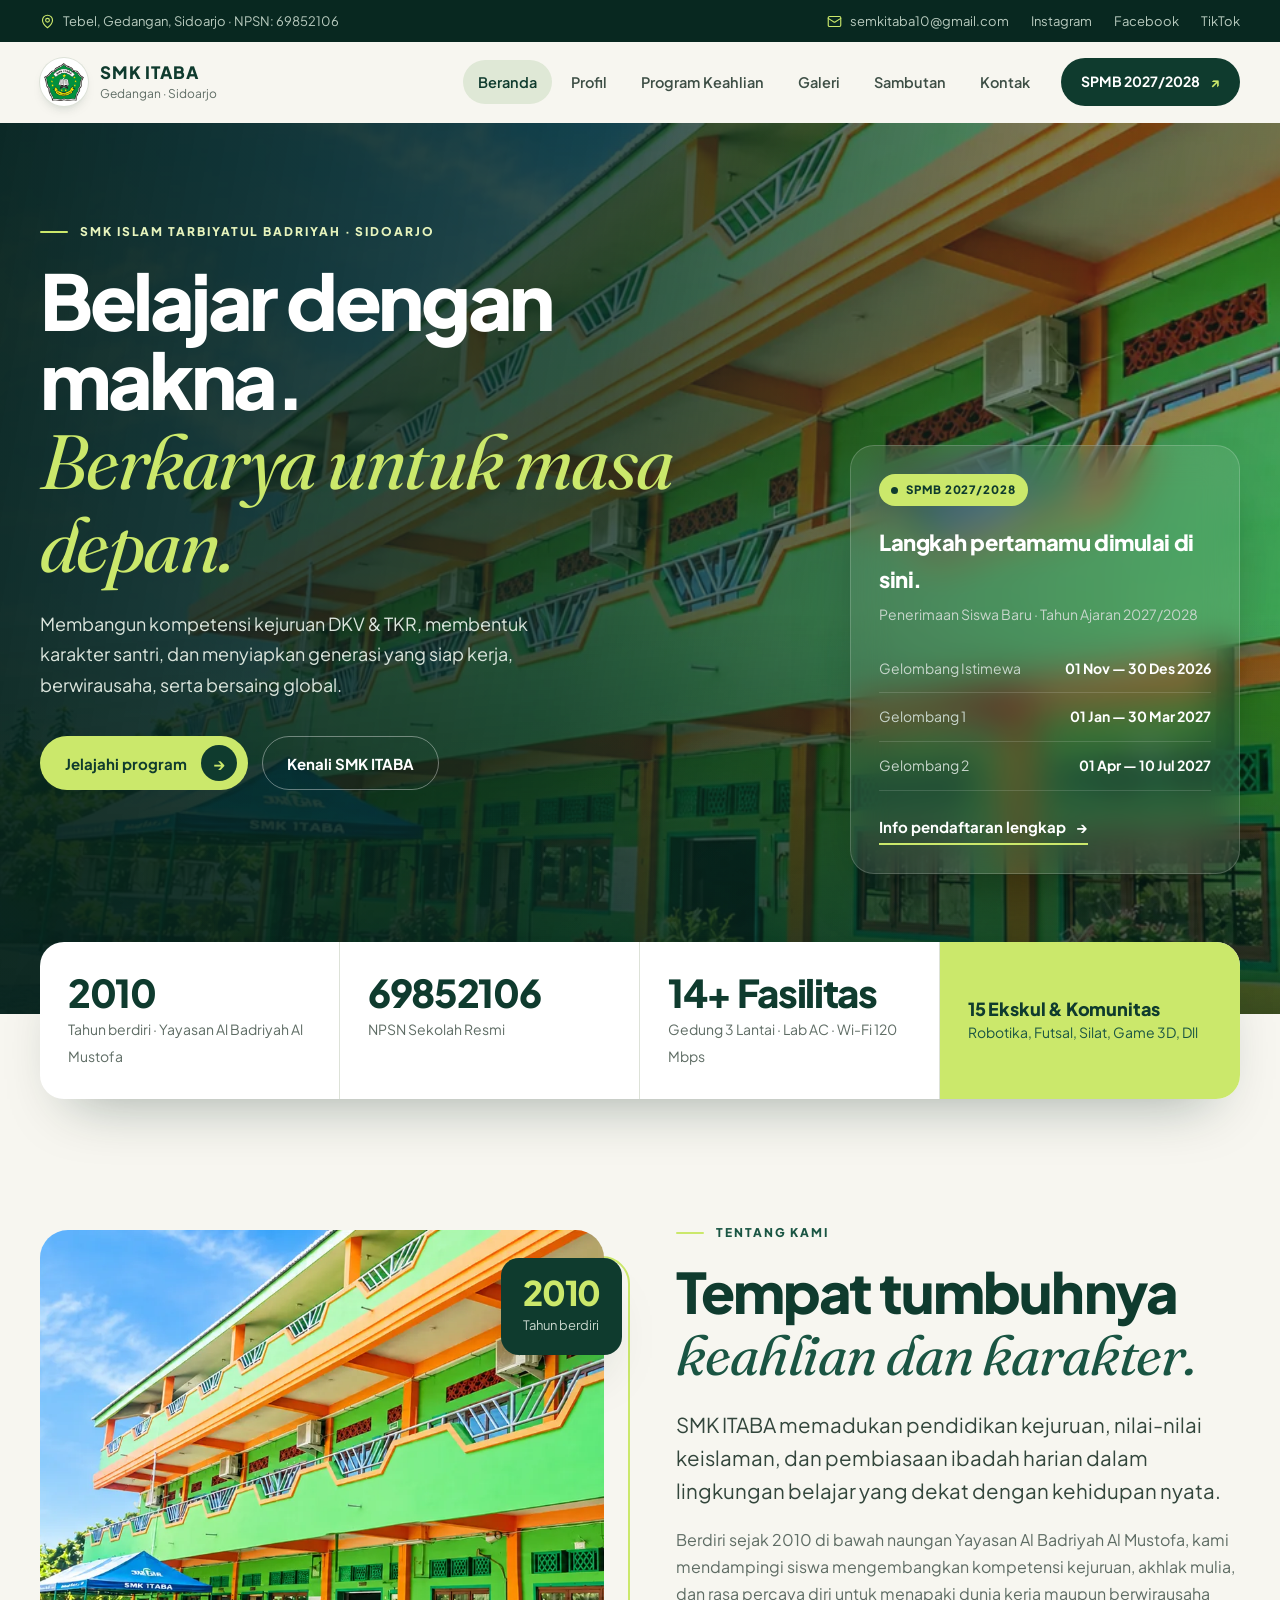
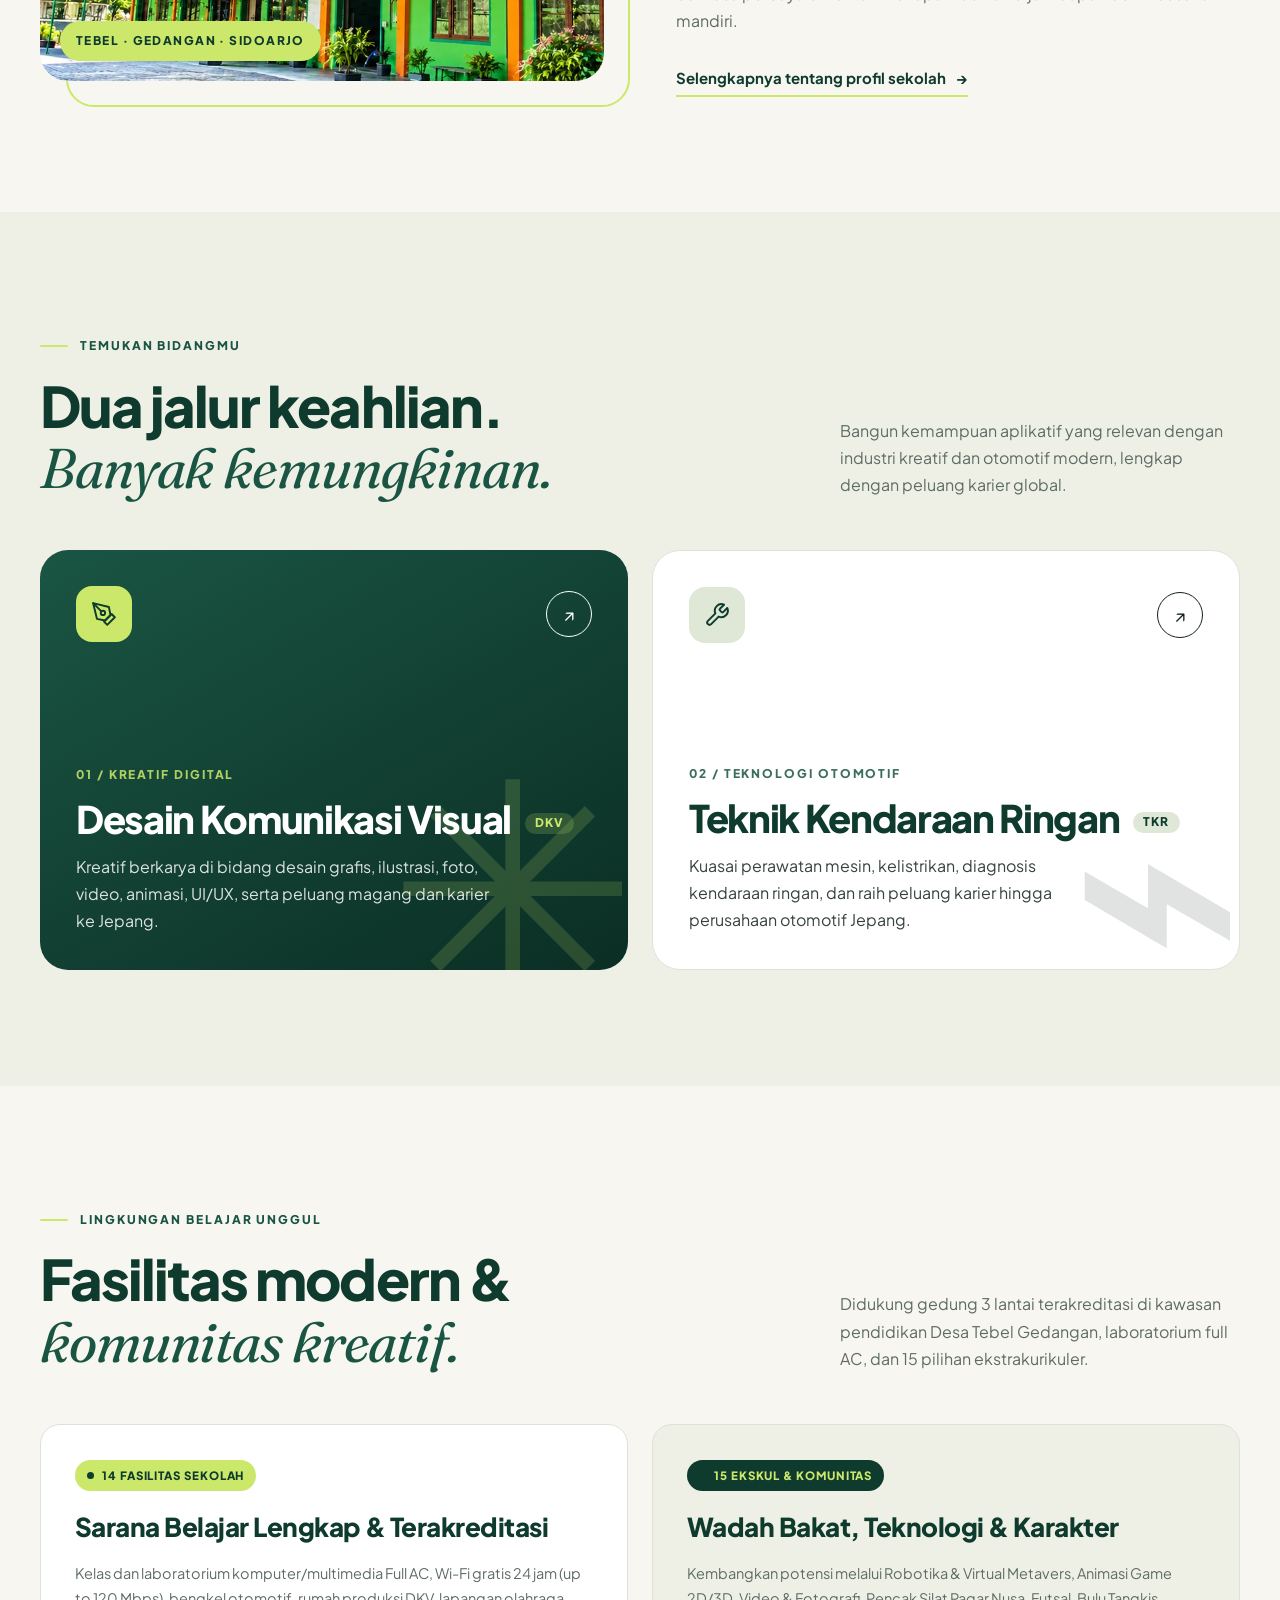
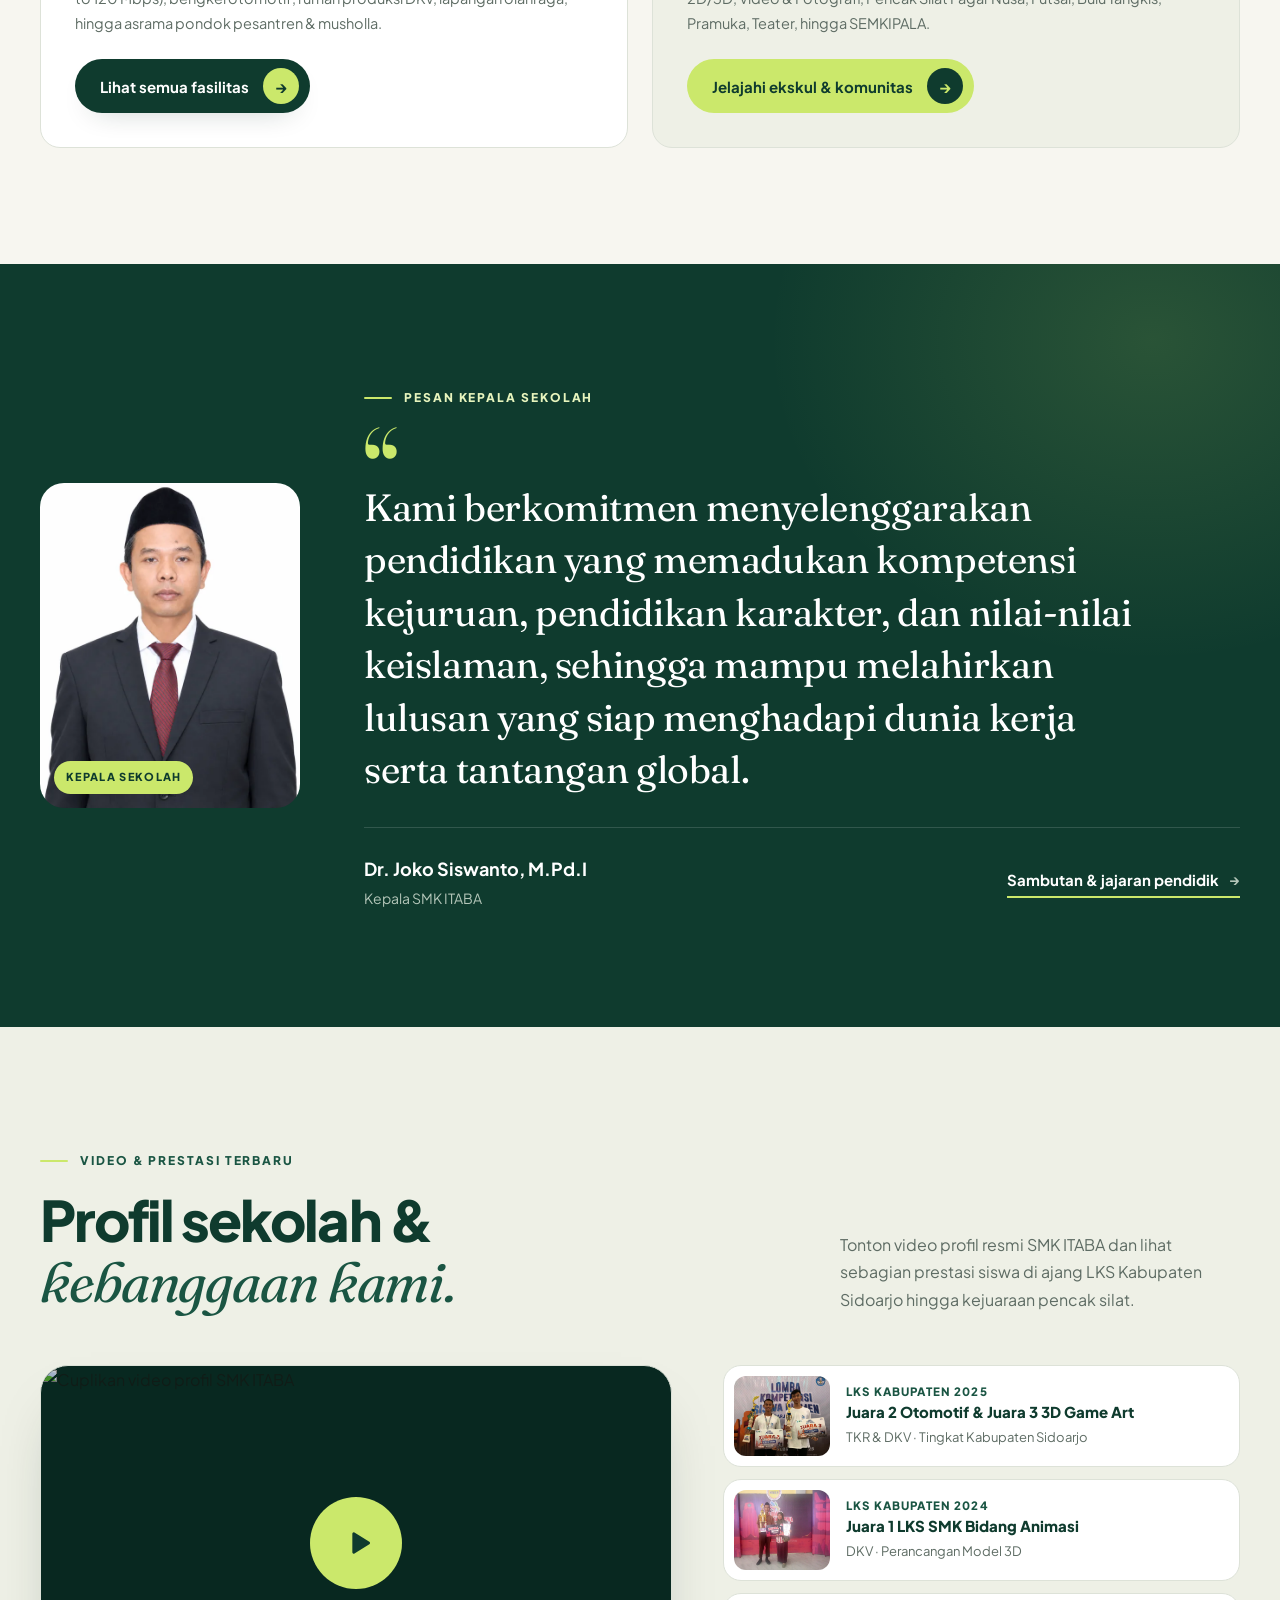
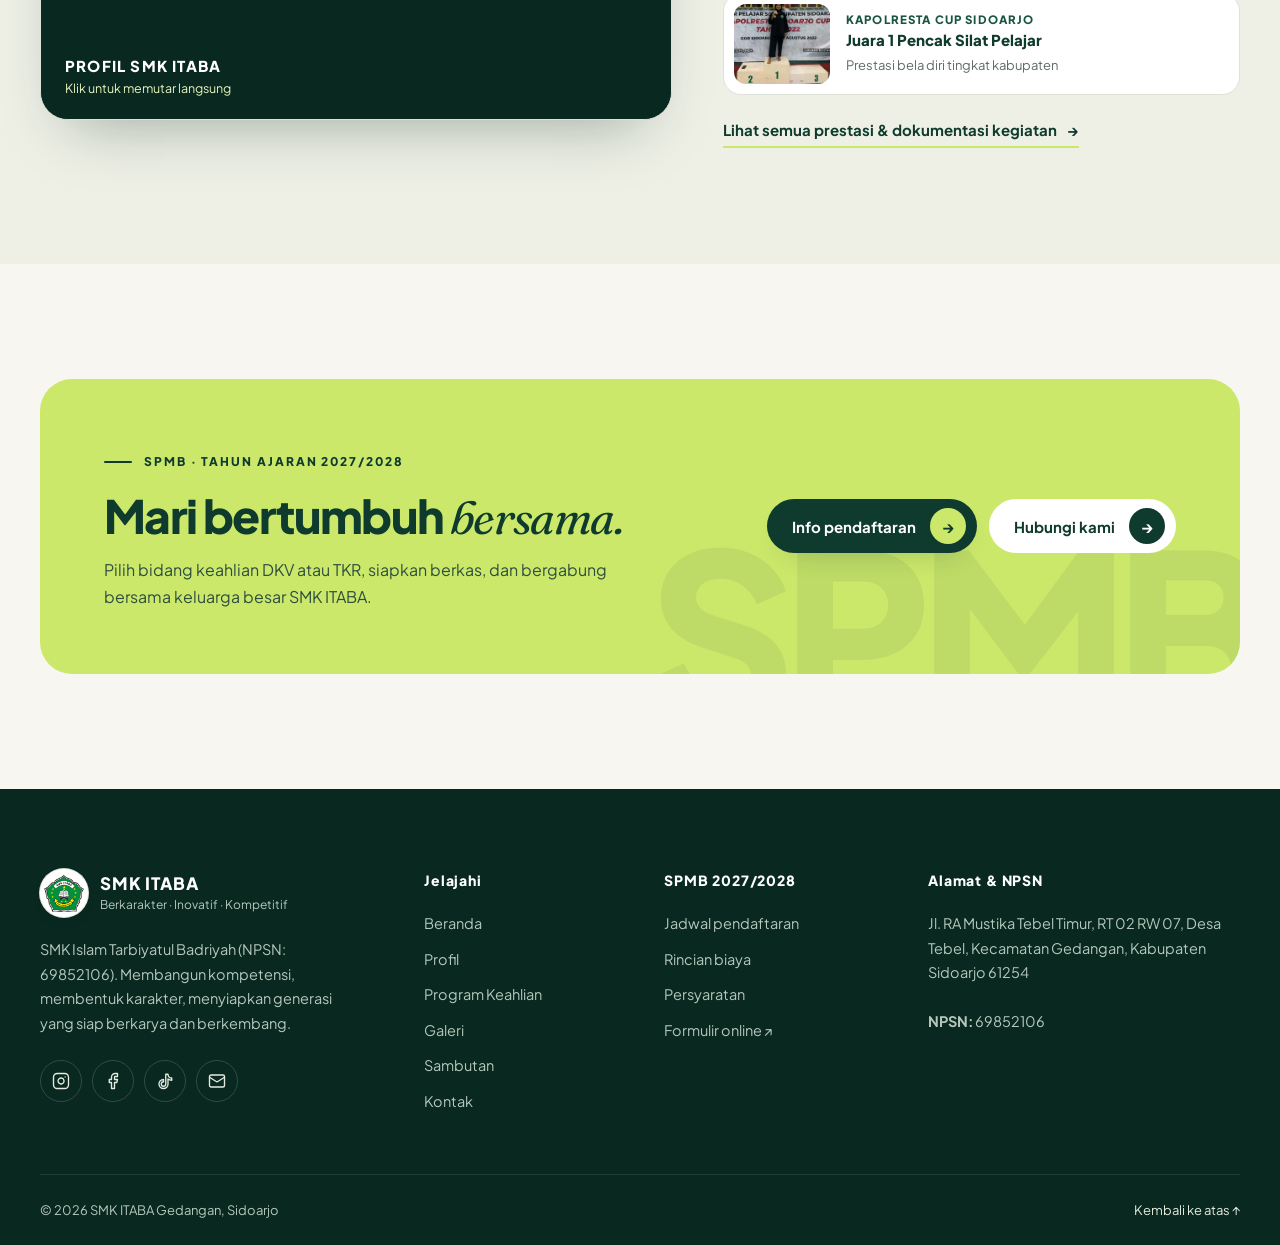
==== commit e78cfd0c: "feat: Video profil YouTube, galeri prestasi siswa berpenjelasan & dokumentasi kegiatan sekolah" ====
--- a/index.html
+++ b/index.html
@@ -205,36 +205,52 @@
       </div>
     </section>
 
-    <!-- Pustaka Galeri & Instagram Teaser -->
-    <section class="section section-cream" aria-labelledby="galeri-home-title">
+    <!-- Video Profil & Prestasi Siswa Showcase -->
+    <section class="section section--tint" aria-labelledby="galeri-home-title">
       <div class="container">
         <div class="section-head reveal">
           <div>
-            <p class="eyebrow">Dokumentasi &amp; Aktivitas Santri</p>
-            <h2 id="galeri-home-title" class="display">Pustaka galeri &amp;<br><em>Instagram resmi.</em></h2>
-          </div>
-          <p>Ikuti denyut aktivitas harian santri, praktik kejuruan DKV &amp; TKR, serta kegiatan ekstrakurikuler SMK ITABA Gedangan yang terhubung langsung dengan Instagram resmi @smkitabagedangan.</p>
-        </div>
-
-        <div class="ig-profile-banner reveal">
-          <div class="ig-profile-left">
-            <div class="ig-avatar-ring">
-              <div class="ig-avatar-inner">
-                <img src="assets/img/logo-itaba-256.png" alt="Logo SMK ITABA">
+            <p class="eyebrow">Video &amp; Prestasi Terbaru</p>
+            <h2 id="galeri-home-title" class="display">Profil sekolah &amp;<br><em>kebanggaan kami.</em></h2>
+          </div>
+          <p>Tonton video profil resmi SMK ITABA dan lihat sebagian prestasi siswa di ajang LKS Kabupaten Sidoarjo hingga kejuaraan pencak silat.</p>
+        </div>
+
+        <div class="home-showcase reveal">
+          <div>
+            <a class="video-facade" href="https://youtu.be/oyTe0VfkwF4" target="_blank" rel="noreferrer" data-yt="oyTe0VfkwF4" data-title="Video Profil SMK ITABA" aria-label="Putar video profil SMK ITABA">
+              <img src="https://i.ytimg.com/vi/oyTe0VfkwF4/maxresdefault.jpg" alt="Cuplikan video profil SMK ITABA" loading="lazy" width="1280" height="720" onerror="this.onerror=null;this.src='https://i.ytimg.com/vi/oyTe0VfkwF4/hqdefault.jpg'">
+              <span class="video-play" aria-hidden="true"><svg viewBox="0 0 24 24"><path d="M8 5.5v13a1 1 0 0 0 1.5.86l10.5-6.5a1 1 0 0 0 0-1.72L9.5 4.64A1 1 0 0 0 8 5.5Z"/></svg></span>
+              <span class="video-label"><strong>PROFIL SMK ITABA</strong><small>Klik untuk memutar langsung</small></span>
+            </a>
+          </div>
+
+          <div class="home-awards">
+            <a class="home-award" href="galeri.html#prestasi">
+              <img src="assets/img/prestasi/lks-2025-1.webp" alt="Juara 2 dan 3 LKS Dikmen 2025" width="96" height="80" loading="lazy">
+              <div>
+                <small>LKS Kabupaten 2025</small>
+                <strong>Juara 2 Otomotif &amp; Juara 3 3D Game Art</strong>
+                <span>TKR &amp; DKV · Tingkat Kabupaten Sidoarjo</span>
               </div>
-            </div>
-            <div class="ig-profile-info">
-              <h2>SMK ITABA Gedangan <span class="ig-badge-verified" title="Akun Resmi">✓</span></h2>
-              <span class="ig-username">@smkitabagedangan</span>
-              <p class="ig-bio">Dokumentasi visual praktik kejuruan DKV &amp; TKR, pembiasaan pagi Islami, dan prestasi siswa.</p>
-            </div>
-          </div>
-          <div class="ig-profile-actions">
-            <a class="btn btn-instagram" href="https://instagram.com/smkitabagedangan" target="_blank" rel="noreferrer">
-              <svg class="icon" viewBox="0 0 24 24" aria-hidden="true"><rect width="20" height="20" x="2" y="2" rx="5"/><path d="M16 11.37A4 4 0 1 1 12.63 8 4 4 0 0 1 16 11.37z"/><path d="M17.5 6.5h.01"/></svg>
-              Follow Instagram ↗
-            </a>
-            <a class="btn btn-light" href="galeri.html">Buka Galeri Lengkap →</a>
+            </a>
+            <a class="home-award" href="galeri.html#prestasi">
+              <img src="assets/img/prestasi/lks-animasi-2024-2.webp" alt="Juara 1 LKS Animasi 2024" width="96" height="80" loading="lazy">
+              <div>
+                <small>LKS Kabupaten 2024</small>
+                <strong>Juara 1 LKS SMK Bidang Animasi</strong>
+                <span>DKV · Perancangan Model 3D</span>
+              </div>
+            </a>
+            <a class="home-award" href="galeri.html#prestasi">
+              <img src="assets/img/prestasi/silat-kapolresta-2022.webp" alt="Juara 1 Silat Kapolresta Cup" width="96" height="80" loading="lazy">
+              <div>
+                <small>Kapolresta Cup Sidoarjo</small>
+                <strong>Juara 1 Pencak Silat Pelajar</strong>
+                <span>Prestasi bela diri tingkat kabupaten</span>
+              </div>
+            </a>
+            <a class="link-arrow" href="galeri.html">Lihat semua prestasi &amp; dokumentasi kegiatan <span>→</span></a>
           </div>
         </div>
       </div>
--- a/styles.css
+++ b/styles.css
@@ -615,333 +615,239 @@
 }
 
 /* =========================================================
-   12c. Pustaka Galeri Instagram
-   ========================================================= */
-.ig-profile-banner {
-  background: #fff; border: 1px solid var(--line); border-radius: var(--radius-lg);
-  padding: 32px 40px; margin-bottom: 40px; display: flex; align-items: center; justify-content: space-between;
-  gap: 32px; box-shadow: var(--shadow-sm);
-}
-.ig-profile-left { display: flex; align-items: center; gap: 24px; }
-.ig-avatar-ring {
-  width: 86px; height: 86px; border-radius: 50%; padding: 3px; flex-shrink: 0;
-  background: linear-gradient(45deg, #f09433 0%, #e6683c 25%, #dc2743 50%, #cc2366 75%, #bc1888 100%);
-  display: grid; place-items: center;
-}
-.ig-avatar-inner {
-  width: 100%; height: 100%; border-radius: 50%; background: #fff; padding: 4px; overflow: hidden;
-}
-.ig-avatar-inner img { width: 100%; height: 100%; object-fit: contain; }
-.ig-profile-info h2 { font-size: 22px; font-weight: 800; color: var(--forest); display: flex; align-items: center; gap: 8px; }
-.ig-badge-verified {
-  display: inline-grid; place-items: center; width: 18px; height: 18px; border-radius: 50%;
-  background: #0095f6; color: #fff; font-size: 11px; font-weight: 900;
-}
-.ig-username { font-size: 14.5px; font-weight: 700; color: #587062; margin-top: 2px; display: block; }
-.ig-bio { font-size: 13.5px; color: var(--muted); margin-top: 6px; max-width: 480px; }
-.ig-profile-stats { display: flex; flex-wrap: wrap; gap: 16px; margin-top: 12px; font-size: 13px; color: var(--forest); }
-.ig-profile-stats strong { font-weight: 800; color: var(--forest); }
-.ig-profile-stats span { color: var(--muted); margin-left: 3px; }
-.ig-profile-actions { display: flex; gap: 12px; align-items: center; flex-shrink: 0; }
-.btn-instagram {
-  background: linear-gradient(45deg, #f09433 0%, #e6683c 25%, #dc2743 50%, #cc2366 75%, #bc1888 100%);
-  color: #fff; box-shadow: 0 10px 24px -10px rgba(220, 39, 67, .5);
-}
-.btn-instagram:hover { transform: translateY(-2px); box-shadow: 0 14px 28px -10px rgba(220, 39, 67, .65); }
-
-/* Filter Tabs */
+   12c. Galeri: video profil, prestasi, dokumentasi, album
+   ========================================================= */
+
+/* Filter tabs (dipakai prestasi & dokumentasi) */
 .gallery-filter-tabs { display: flex; flex-wrap: wrap; gap: 10px; margin-bottom: 32px; }
 .filter-btn {
   padding: 10px 20px; border-radius: 999px; border: 1px solid var(--line);
-  background: #fff; font-size: 13.5px; font-weight: 700; color: #3e4f46;
+  background: #fff; font: inherit; font-size: 13.5px; font-weight: 700; color: #3e4f46;
   cursor: pointer; transition: all .25s var(--ease);
 }
 .filter-btn:hover { border-color: var(--forest); background: var(--cream); }
 .filter-btn.active { background: var(--forest); color: #fff; border-color: var(--forest); }
-
-/* Gallery Grid */
-.gallery-grid { display: grid; grid-template-columns: repeat(3, 1fr); gap: 24px; }
-.gallery-item {
-  position: relative; overflow: hidden; border-radius: var(--radius);
+.is-hidden { display: none !important; }
+
+/* ---------- Video profil ---------- */
+.video-grid { display: grid; grid-template-columns: .9fr 1.1fr; gap: clamp(36px, 5vw, 72px); align-items: center; }
+.video-points { list-style: none; margin: 28px 0 32px; padding: 0; display: grid; gap: 12px; }
+.video-points li { display: flex; align-items: center; gap: 14px; color: #d6e2d9; font-weight: 600; }
+.video-points span {
+  display: grid; place-items: center; width: 38px; height: 38px; border-radius: 12px; flex-shrink: 0;
+  background: rgba(203, 232, 107, .12); border: 1px solid rgba(203, 232, 107, .3);
+  color: var(--lime); font-size: 12px; font-weight: 800; letter-spacing: .04em;
+}
+.video-facade, .video-frame {
+  position: relative; display: block; overflow: hidden; aspect-ratio: 16 / 9;
+  border-radius: var(--radius-lg); background: var(--forest-deep);
+  border: 1px solid rgba(255, 255, 255, .14);
+  box-shadow: 0 40px 80px -30px rgba(0, 0, 0, .6), 0 0 0 10px rgba(255, 255, 255, .04);
+}
+.video-facade img { width: 100%; height: 100%; object-fit: cover; transition: transform .8s var(--ease), filter .5s; filter: saturate(1.05) brightness(.82); }
+.video-facade::after { content: ""; position: absolute; inset: 0; background: linear-gradient(0deg, rgba(8, 40, 32, .85) 0%, rgba(8, 40, 32, 0) 55%); pointer-events: none; }
+.video-facade:hover img { transform: scale(1.04); filter: saturate(1.1) brightness(.95); }
+.video-play {
+  position: absolute; z-index: 2; left: 50%; top: 50%; transform: translate(-50%, -50%);
+  display: grid; place-items: center; width: 92px; height: 92px; border-radius: 50%;
+  background: var(--lime); color: var(--forest);
+  box-shadow: 0 0 0 0 rgba(203, 232, 107, .55); animation: playPulse 2.4s infinite;
+  transition: transform .35s var(--ease);
+}
+.video-play svg { width: 34px; height: 34px; fill: currentColor; margin-left: 4px; }
+.video-facade:hover .video-play { transform: translate(-50%, -50%) scale(1.08); }
+@keyframes playPulse {
+  0% { box-shadow: 0 0 0 0 rgba(203, 232, 107, .55); }
+  70% { box-shadow: 0 0 0 22px rgba(203, 232, 107, 0); }
+  100% { box-shadow: 0 0 0 0 rgba(203, 232, 107, 0); }
+}
+.video-label { position: absolute; z-index: 2; left: 24px; bottom: 20px; display: grid; color: #fff; }
+.video-label strong { font-size: 15px; font-weight: 800; letter-spacing: .08em; }
+.video-label small { font-size: 12.5px; color: var(--lime-soft); }
+.video-frame iframe { position: absolute; inset: 0; width: 100%; height: 100%; border: 0; }
+
+/* ---------- Prestasi ---------- */
+.prestasi-head { align-items: center; }
+.prestasi-head-side { display: flex; align-items: center; gap: 22px; max-width: 520px; }
+.prestasi-head-side p { color: var(--muted); }
+.owi-juara { width: 128px; height: auto; flex-shrink: 0; filter: drop-shadow(0 18px 22px rgba(8, 40, 32, .22)); animation: owiFloat 4.5s ease-in-out infinite; }
+@keyframes owiFloat { 0%, 100% { transform: translateY(0) rotate(-2deg); } 50% { transform: translateY(-10px) rotate(2deg); } }
+
+.prestasi-stats {
+  display: grid; grid-template-columns: repeat(4, 1fr); gap: 1px; margin-bottom: 36px;
+  border-radius: var(--radius); overflow: hidden; background: var(--line); border: 1px solid var(--line);
+}
+.prestasi-stats > div { padding: 22px 24px; background: #fff; display: grid; gap: 4px; }
+.prestasi-stats strong { font-size: clamp(22px, 2.4vw, 30px); font-weight: 800; letter-spacing: -.03em; color: var(--forest); line-height: 1.1; }
+.prestasi-stats span { font-size: 13px; color: var(--muted); }
+.prestasi-stats .is-accent { background: var(--forest); }
+.prestasi-stats .is-accent strong { color: var(--lime); }
+.prestasi-stats .is-accent span { color: #c5d4c8; }
+
+.award-grid { display: grid; grid-template-columns: repeat(3, 1fr); gap: 24px; }
+.award-card {
+  display: flex; flex-direction: column; overflow: hidden;
+  background: #fff; border: 1px solid var(--line); border-radius: var(--radius);
+  box-shadow: var(--shadow-sm);
+  transition: transform .45s var(--ease), box-shadow .45s var(--ease), border-color .3s;
+}
+.award-card:hover { transform: translateY(-6px); box-shadow: var(--shadow); border-color: #c9d3c4; }
+.award-media {
+  position: relative; display: block; width: 100%; aspect-ratio: 4 / 3; overflow: hidden;
+  padding: 0; border: 0; background: var(--cream); cursor: zoom-in;
+}
+.award-media img { width: 100%; height: 100%; object-fit: cover; transition: transform .7s var(--ease); }
+.award-card:hover .award-media img { transform: scale(1.06); }
+.award-zoom {
+  position: absolute; right: 14px; top: 14px; display: grid; place-items: center;
+  width: 38px; height: 38px; border-radius: 50%; color: var(--forest);
+  background: rgba(255, 255, 255, .9); backdrop-filter: blur(6px);
+  opacity: 0; transform: scale(.8); transition: opacity .3s, transform .35s var(--ease);
+}
+.award-zoom .icon { width: 17px; height: 17px; }
+.award-card:hover .award-zoom, .award-media:focus-visible .award-zoom { opacity: 1; transform: none; }
+.award-body { display: flex; flex-direction: column; gap: 10px; padding: 22px 24px 24px; flex: 1; }
+.award-meta { display: flex; flex-wrap: wrap; align-items: center; justify-content: space-between; gap: 8px; font-size: 12.5px; font-weight: 600; color: var(--muted); }
+.award-rank {
+  display: inline-flex; align-items: center; gap: 6px; padding: 5px 12px; border-radius: 999px;
+  background: var(--forest); color: var(--lime); font-size: 12px; font-weight: 800; letter-spacing: .02em;
+}
+.award-rank--gold { background: linear-gradient(135deg, #f7d774, #e0a82e); color: #3d2a00; }
+.award-rank--silver { background: linear-gradient(135deg, #eef1f3, #b9c2c9); color: #26323a; }
+.award-rank--bronze { background: linear-gradient(135deg, #f0c09a, #c27a45); color: #3a1d06; }
+.award-body h3 { font-size: 18.5px; font-weight: 800; line-height: 1.3; letter-spacing: -.02em; color: var(--forest); }
+.award-body p { font-size: 14px; line-height: 1.65; color: #4a5a51; }
+.award-body p strong { color: var(--forest); }
+.award-foot { display: flex; align-items: center; justify-content: space-between; gap: 10px; margin-top: auto; padding-top: 12px; border-top: 1px dashed var(--line); }
+.award-tags { display: flex; flex-wrap: wrap; gap: 6px; }
+.award-tags span { padding: 3px 10px; border-radius: 999px; background: var(--sage); color: var(--forest); font-size: 11.5px; font-weight: 700; }
+.award-more {
+  flex-shrink: 0; padding: 6px 12px; border-radius: 999px; border: 1px solid var(--line);
+  background: #fff; font: inherit; font-size: 12px; font-weight: 700; color: var(--forest); cursor: pointer;
+  transition: background .25s, color .25s, border-color .25s;
+}
+.award-more:hover { background: var(--forest); color: #fff; border-color: var(--forest); }
+
+.award-card--featured { grid-column: 1 / -1; display: grid; grid-template-columns: 1.15fr 1fr; }
+.award-card--featured .award-media { aspect-ratio: auto; height: 100%; min-height: 340px; }
+.award-card--featured .award-body { padding: clamp(28px, 3.4vw, 44px); justify-content: center; gap: 14px; background: linear-gradient(160deg, #fff 55%, var(--lime-soft)); }
+.award-card--featured h3 { font-size: clamp(22px, 2.4vw, 30px); }
+.award-card--featured p { font-size: 15px; }
+
+/* Wajah juara */
+.champion-wall {
+  display: grid; grid-template-columns: .7fr 1.3fr; gap: 36px; align-items: center;
+  margin-top: 48px; padding: clamp(26px, 3.4vw, 40px); border-radius: var(--radius-lg);
+  background: var(--forest); color: #fff; position: relative; overflow: hidden;
+}
+.champion-wall::before { content: ""; position: absolute; inset: 0; background: radial-gradient(60% 90% at 100% 0%, rgba(203, 232, 107, .16), transparent 60%); pointer-events: none; }
+.champion-copy { position: relative; }
+.champion-copy .eyebrow { color: var(--lime-soft); }
+.champion-copy h3 { font-size: clamp(24px, 2.6vw, 32px); font-weight: 800; letter-spacing: -.03em; line-height: 1.15; margin-bottom: 12px; }
+.champion-copy h3 em { font-family: var(--serif); font-weight: 400; color: var(--lime); }
+.champion-copy p { color: #c5d4c8; font-size: 14.5px; }
+.champion-strip { position: relative; display: flex; gap: 12px; overflow-x: auto; padding-bottom: 6px; scroll-snap-type: x mandatory; scrollbar-width: thin; scrollbar-color: rgba(203, 232, 107, .5) transparent; }
+.champion-strip button {
+  flex: 0 0 auto; height: 260px; padding: 0; border: 0; border-radius: 18px; overflow: hidden;
+  background: #fff; cursor: zoom-in; scroll-snap-align: start;
+  transition: transform .4s var(--ease), box-shadow .4s var(--ease);
+}
+.champion-strip button:hover { transform: translateY(-6px) rotate(-1deg); box-shadow: 0 20px 40px -18px rgba(0, 0, 0, .6); }
+.champion-strip img { height: 100%; width: auto; object-fit: contain; }
+
+/* ---------- Dokumentasi (masonry) ---------- */
+.doc-masonry { columns: 3 300px; column-gap: 20px; }
+.doc-item {
+  position: relative; display: block; width: 100%; margin: 0 0 20px; padding: 0; break-inside: avoid;
+  border: 0; border-radius: var(--radius); overflow: hidden; background: #fff; cursor: zoom-in;
+  box-shadow: var(--shadow-sm); transition: transform .45s var(--ease), box-shadow .45s var(--ease);
+}
+.doc-item:hover { transform: translateY(-5px); box-shadow: var(--shadow); }
+.doc-item img { width: 100%; height: auto; transition: transform .8s var(--ease); }
+.doc-item:hover img { transform: scale(1.05); }
+.doc-cap {
+  position: absolute; left: 0; right: 0; bottom: 0; display: grid; gap: 2px; padding: 40px 18px 16px; text-align: left;
+  background: linear-gradient(0deg, rgba(8, 40, 32, .92), rgba(8, 40, 32, 0)); color: #fff;
+  transform: translateY(6px); transition: transform .4s var(--ease);
+}
+.doc-item:hover .doc-cap { transform: none; }
+.doc-cap small { font-size: 11px; font-weight: 800; letter-spacing: .12em; text-transform: uppercase; color: var(--lime); }
+.doc-cap strong { font-size: 15.5px; font-weight: 800; line-height: 1.3; }
+
+/* ---------- Album Google Drive ---------- */
+.album-grid { display: grid; grid-template-columns: repeat(auto-fill, minmax(250px, 1fr)); gap: 14px; }
+.album-link {
+  display: flex; align-items: center; gap: 14px; padding: 16px 18px; border-radius: 16px;
   background: #fff; border: 1px solid var(--line);
-  aspect-ratio: 1 / 1; display: block; box-shadow: var(--shadow-sm);
-  transition: transform .4s var(--ease), box-shadow .4s var(--ease);
-}
-.gallery-item:hover { transform: translateY(-6px); box-shadow: var(--shadow); }
-.gallery-item img {
-  width: 100%; height: 100%; object-fit: cover; object-position: center;
-  transition: transform .6s var(--ease);
-}
-.gallery-item:hover img { transform: scale(1.08); }
-.gallery-overlay {
-  position: absolute; inset: 0; padding: 24px;
-  background: linear-gradient(0deg, rgba(8, 40, 32, .92) 0%, rgba(8, 40, 32, .5) 60%, rgba(8, 40, 32, .2) 100%);
-  color: #fff; display: flex; flex-direction: column; justify-content: space-between;
-  opacity: 0; transition: opacity .35s var(--ease);
-}
-.gallery-item:hover .gallery-overlay { opacity: 1; }
-.gallery-top-badge {
-  display: inline-flex; align-items: center; gap: 6px; align-self: flex-start;
-  padding: 5px 12px; border-radius: 999px; background: rgba(255, 255, 255, .2);
-  backdrop-filter: blur(8px); font-size: 11.5px; font-weight: 800; letter-spacing: .08em;
-  text-transform: uppercase; color: var(--lime);
-}
-.gallery-bottom-content strong { display: block; font-size: 17px; font-weight: 800; margin-bottom: 6px; line-height: 1.3; }
-.gallery-bottom-content p { font-size: 12.5px; color: #d7e4db; line-height: 1.5; margin-bottom: 12px; display: -webkit-box; -webkit-line-clamp: 2; -webkit-box-orient: vertical; overflow: hidden; }
-.gallery-meta { display: flex; align-items: center; justify-content: space-between; font-size: 12px; font-weight: 700; color: var(--lime); padding-top: 10px; border-top: 1px solid rgba(255, 255, 255, .2); }
-.gallery-meta span { display: inline-flex; align-items: center; gap: 6px; }
-
-/* Story Highlights Bar */
-.ig-story-bar {
-  display: flex; gap: 20px; overflow-x: auto; padding: 4px 4px 22px; margin-bottom: 32px;
-  scrollbar-width: none;
-}
-.ig-story-bar::-webkit-scrollbar { display: none; }
-.ig-story-item {
-  display: flex; flex-direction: column; align-items: center; gap: 8px; flex-shrink: 0;
-  cursor: pointer; background: none; border: none; padding: 0; text-decoration: none;
-  transition: transform .25s var(--ease);
-}
-.ig-story-item:hover { transform: translateY(-4px); }
-.ig-story-ring {
-  width: 68px; height: 68px; border-radius: 50%; padding: 2.5px;
-  background: linear-gradient(45deg, #f09433 0%, #e6683c 25%, #dc2743 50%, #cc2366 75%, #bc1888 100%);
-  display: grid; place-items: center;
-}
-.ig-story-avatar {
-  width: 100%; height: 100%; border-radius: 50%; background: #fff; padding: 4px; overflow: hidden;
-  display: grid; place-items: center; font-size: 24px;
-}
-.ig-story-avatar img { width: 100%; height: 100%; object-fit: contain; }
-.ig-story-label { font-size: 12px; font-weight: 700; color: var(--forest); text-align: center; max-width: 82px; white-space: nowrap; overflow: hidden; text-overflow: ellipsis; }
-
-/* Live Indicator */
-.live-pill {
-  display: inline-flex; align-items: center; gap: 8px; padding: 6px 14px; border-radius: 999px;
-  background: rgba(15, 59, 46, .08); color: var(--forest); font-size: 12px; font-weight: 800;
-  letter-spacing: .06em; text-transform: uppercase; margin-bottom: 14px;
-}
-.live-dot {
-  width: 9px; height: 9px; border-radius: 50%; background: #22c55e;
-  box-shadow: 0 0 0 0 rgba(34, 197, 94, .7); animation: pulseGreen 2s infinite;
-}
-@keyframes pulseGreen {
-  0% { transform: scale(.95); box-shadow: 0 0 0 0 rgba(34, 197, 94, .7); }
-  70% { transform: scale(1); box-shadow: 0 0 0 8px rgba(34, 197, 94, 0); }
-  100% { transform: scale(.95); box-shadow: 0 0 0 0 rgba(34, 197, 94, 0); }
-}
-
-/* Visual Instagram Feed Grid */
-.ig-feed-grid {
-  display: grid;
-  grid-template-columns: repeat(3, 1fr);
-  gap: 24px;
-  margin-top: 24px;
-  margin-bottom: 48px;
-}
-.ig-post-card {
-  background: #fff;
-  border: 1px solid var(--line);
-  border-radius: var(--radius);
-  overflow: hidden;
-  box-shadow: var(--shadow-sm);
-  display: flex;
-  flex-direction: column;
-  transition: transform .35s var(--ease), box-shadow .35s var(--ease);
-}
-.ig-post-card:hover {
-  transform: translateY(-5px);
-  box-shadow: var(--shadow);
-}
-.ig-post-header {
-  display: flex;
-  align-items: center;
-  justify-content: space-between;
-  padding: 12px 16px;
-  border-bottom: 1px solid var(--line);
-  background: #fff;
-}
-.ig-post-user {
-  display: flex;
-  align-items: center;
-  gap: 10px;
-  text-decoration: none;
-}
-.ig-post-avatar {
-  width: 36px;
-  height: 36px;
-  border-radius: 50%;
-  padding: 2px;
-  background: linear-gradient(45deg, #f09433 0%, #e6683c 25%, #dc2743 50%, #cc2366 75%, #bc1888 100%);
-  display: grid;
-  place-items: center;
-  flex-shrink: 0;
-}
-.ig-post-avatar img {
-  width: 100%;
-  height: 100%;
-  border-radius: 50%;
-  background: #fff;
-  padding: 2px;
-  object-fit: contain;
-}
-.ig-post-username {
-  font-size: 13.5px;
-  font-weight: 700;
-  color: var(--forest);
-  display: flex;
-  align-items: center;
-  gap: 4px;
-  line-height: 1.2;
-}
-.ig-post-loc {
-  font-size: 11px;
-  color: var(--muted);
-  display: block;
-}
-.ig-post-photo {
-  position: relative;
-  aspect-ratio: 1 / 1;
-  overflow: hidden;
-  background: var(--cream);
-  display: block;
-}
-.ig-post-photo img {
-  width: 100%;
-  height: 100%;
-  object-fit: cover;
-  transition: transform .6s var(--ease);
-}
-.ig-post-card:hover .ig-post-photo img {
-  transform: scale(1.05);
-}
-.ig-post-badge-type {
-  position: absolute;
-  top: 12px;
-  right: 12px;
-  padding: 4px 10px;
-  border-radius: 999px;
-  background: rgba(0, 0, 0, .65);
-  backdrop-filter: blur(8px);
-  color: #fff;
-  font-size: 11px;
-  font-weight: 700;
-  display: flex;
-  align-items: center;
-  gap: 5px;
-}
-.ig-post-actions {
-  display: flex;
-  align-items: center;
-  justify-content: space-between;
-  padding: 12px 16px 8px;
-}
-.ig-post-actions-left {
-  display: flex;
-  align-items: center;
-  gap: 14px;
-}
-.ig-action-btn {
-  background: none;
-  border: none;
-  padding: 0;
-  cursor: pointer;
-  color: var(--forest);
-  transition: transform .2s, color .2s;
-  display: grid;
-  place-items: center;
-}
-.ig-action-btn:hover {
-  transform: scale(1.18);
-  color: #e1306c;
-}
-.ig-post-body {
-  padding: 0 16px 16px;
-  flex: 1;
-  display: flex;
-  flex-direction: column;
-  justify-content: space-between;
-}
-.ig-post-likes {
-  font-size: 13px;
-  font-weight: 800;
-  color: var(--forest);
-  margin-bottom: 6px;
-}
-.ig-post-caption {
-  font-size: 13px;
-  line-height: 1.55;
-  color: #3b4d43;
-  margin-bottom: 10px;
-}
-.ig-post-caption strong {
-  color: var(--forest);
-  margin-right: 6px;
-}
-.ig-post-footer {
-  display: flex;
-  align-items: center;
-  justify-content: space-between;
-  padding-top: 10px;
-  border-top: 1px solid var(--line);
-  font-size: 11.5px;
-}
-.ig-post-time {
-  text-transform: uppercase;
-  color: var(--muted);
-  letter-spacing: .05em;
-  font-weight: 600;
-}
-.ig-post-link {
-  font-weight: 700;
-  color: #e1306c;
-  text-decoration: none;
-  display: inline-flex;
-  align-items: center;
-  gap: 4px;
-}
-.ig-post-link:hover {
-  text-decoration: underline;
-}
-
-/* Interactive Embed Box */
-.embed-tool-card {
-  margin-top: 48px; padding: 28px 32px; border-radius: var(--radius);
-  background: var(--cream); border: 1px solid var(--line);
-}
-.accordion-toggle {
-  display: flex; align-items: center; justify-content: space-between; width: 100%;
-  font-size: 14.5px; font-weight: 800; color: var(--forest); background: none; border: none;
-  cursor: pointer; padding: 6px 0; text-align: left;
-}
-.accordion-toggle .toggle-icon { font-size: 18px; transition: transform .3s; }
-.accordion-toggle.active .toggle-icon { transform: rotate(180deg); }
-.accordion-panel { display: none; margin-top: 20px; padding-top: 20px; border-top: 1px solid var(--line); }
-.accordion-panel.open { display: block; }
-
-.embed-input-row { display: flex; gap: 12px; margin-bottom: 18px; flex-wrap: wrap; }
-.embed-input-row input {
-  flex: 1; min-width: 260px; height: 46px; padding: 0 16px; border-radius: 12px;
-  border: 1px solid var(--line); font-size: 13.5px; font-family: inherit;
-  transition: border-color .2s, box-shadow .2s;
-}
-.embed-input-row input:focus { outline: none; border-color: var(--forest); box-shadow: 0 0 0 3px rgba(15, 59, 46, .1); }
-.embed-output-container {
-  display: flex; justify-content: center; align-items: flex-start;
-  min-height: 180px; padding: 20px; border-radius: 14px;
-  background: #fff; border: 1px dashed var(--line);
-}
-.embed-empty-state { text-align: center; color: var(--muted); padding: 30px 20px; }
-.embed-empty-state svg { width: 40px; height: 40px; color: #a1ada4; margin-bottom: 10px; }
+  transition: transform .35s var(--ease), border-color .3s, box-shadow .35s;
+}
+.album-link:hover { transform: translateY(-4px); border-color: var(--forest-2); box-shadow: var(--shadow-sm); }
+.album-ico { display: grid; place-items: center; width: 46px; height: 46px; flex-shrink: 0; border-radius: 14px; background: var(--cream); font-size: 22px; transition: background .3s; }
+.album-link:hover .album-ico { background: var(--lime-soft); }
+.album-link > span:nth-child(2) { display: grid; flex: 1; min-width: 0; }
+.album-link strong { font-size: 14.5px; font-weight: 800; color: var(--forest); line-height: 1.3; }
+.album-link small { font-size: 12.5px; color: var(--muted); }
+.album-arrow { color: var(--forest-2); font-weight: 800; transition: transform .3s var(--ease); }
+.album-link:hover .album-arrow { transform: translate(3px, -3px); }
+
+/* ---------- Lightbox ---------- */
+.lightbox {
+  width: 100vw; height: 100vh; max-width: none; max-height: none; margin: 0; padding: 0; border: 0;
+  background: rgba(5, 22, 17, .94); color: #fff;
+}
+.lightbox[open] { display: grid; grid-template-columns: 72px 1fr 72px; align-items: center; animation: lbIn .3s var(--ease); }
+.lightbox::backdrop { background: transparent; }
+@keyframes lbIn { from { opacity: 0; } to { opacity: 1; } }
+.lightbox figure { display: grid; justify-items: center; gap: 16px; padding: 64px 0 32px; min-width: 0; }
+.lightbox img { max-width: 100%; max-height: calc(100vh - 170px); border-radius: 14px; box-shadow: 0 30px 80px -20px rgba(0, 0, 0, .7); animation: lbZoom .35s var(--ease); }
+@keyframes lbZoom { from { transform: scale(.96); opacity: .4; } to { transform: none; opacity: 1; } }
+.lightbox figcaption { max-width: 760px; text-align: center; font-size: 15px; line-height: 1.6; color: #dbe6de; }
+.lightbox-close, .lightbox-nav {
+  display: grid; place-items: center; border: 1px solid rgba(255, 255, 255, .2); border-radius: 50%;
+  background: rgba(255, 255, 255, .08); color: #fff; cursor: pointer; font: inherit;
+  transition: background .25s, color .25s, transform .25s var(--ease);
+}
+.lightbox-close:hover, .lightbox-nav:hover { background: var(--lime); color: var(--forest); }
+.lightbox-close { position: absolute; top: 18px; right: 18px; width: 46px; height: 46px; font-size: 18px; }
+.lightbox-nav { justify-self: center; width: 52px; height: 52px; font-size: 30px; line-height: 1; }
+.lightbox-nav[hidden] { visibility: hidden; display: grid; }
+
+/* ---------- Beranda: highlight video & prestasi ---------- */
+.home-showcase { display: grid; grid-template-columns: 1.1fr .9fr; gap: clamp(28px, 4vw, 52px); align-items: start; }
+.home-showcase .video-facade { box-shadow: var(--shadow); border-color: var(--line); }
+.home-awards { display: grid; gap: 12px; }
+.home-award {
+  display: grid; grid-template-columns: 96px 1fr; gap: 16px; align-items: center; padding: 10px;
+  border-radius: 18px; background: #fff; border: 1px solid var(--line);
+  transition: transform .35s var(--ease), box-shadow .35s, border-color .3s;
+}
+.home-award:hover { transform: translateX(6px); box-shadow: var(--shadow-sm); border-color: var(--forest-2); }
+.home-award img { width: 96px; height: 80px; object-fit: cover; border-radius: 12px; }
+.home-award small { display: block; font-size: 11.5px; font-weight: 800; letter-spacing: .1em; text-transform: uppercase; color: var(--forest-2); }
+.home-award strong { display: block; font-size: 15px; font-weight: 800; line-height: 1.35; color: var(--forest); }
+.home-award span { font-size: 13px; color: var(--muted); }
+.home-awards .link-arrow { justify-self: start; margin-top: 10px; }
 
 @media (max-width: 980px) {
-  .ig-profile-banner { flex-direction: column; align-items: flex-start; padding: 28px; }
-  .ig-feed-grid { grid-template-columns: 1fr; max-width: 520px; margin-left: auto; margin-right: auto; }
-  .gallery-grid { grid-template-columns: repeat(2, 1fr); }
+  .video-grid, .home-showcase { grid-template-columns: 1fr; }
+  .award-grid { grid-template-columns: repeat(2, 1fr); }
+  .award-card--featured { grid-template-columns: 1fr; }
+  .award-card--featured .award-media { min-height: 0; aspect-ratio: 4 / 3; }
+  .prestasi-stats { grid-template-columns: repeat(2, 1fr); }
+  .champion-wall { grid-template-columns: 1fr; }
+  .prestasi-head-side { max-width: none; }
 }
 @media (max-width: 640px) {
-  .gallery-grid { grid-template-columns: 1fr; }
-  .embed-tool-card { padding: 20px; }
+  .award-grid { grid-template-columns: 1fr; }
+  .owi-juara { width: 92px; }
+  .champion-strip button { height: 210px; }
+  .lightbox[open] { grid-template-columns: 1fr; }
+  .lightbox figure { padding: 70px 12px 90px; }
+  .lightbox-nav { position: absolute; bottom: 22px; }
+  .lightbox-prev { left: calc(50% - 64px); }
+  .lightbox-next { right: calc(50% - 64px); }
+  .video-play { width: 70px; height: 70px; }
+  .video-play svg { width: 26px; height: 26px; }
 }
 
 /* =========================================================
